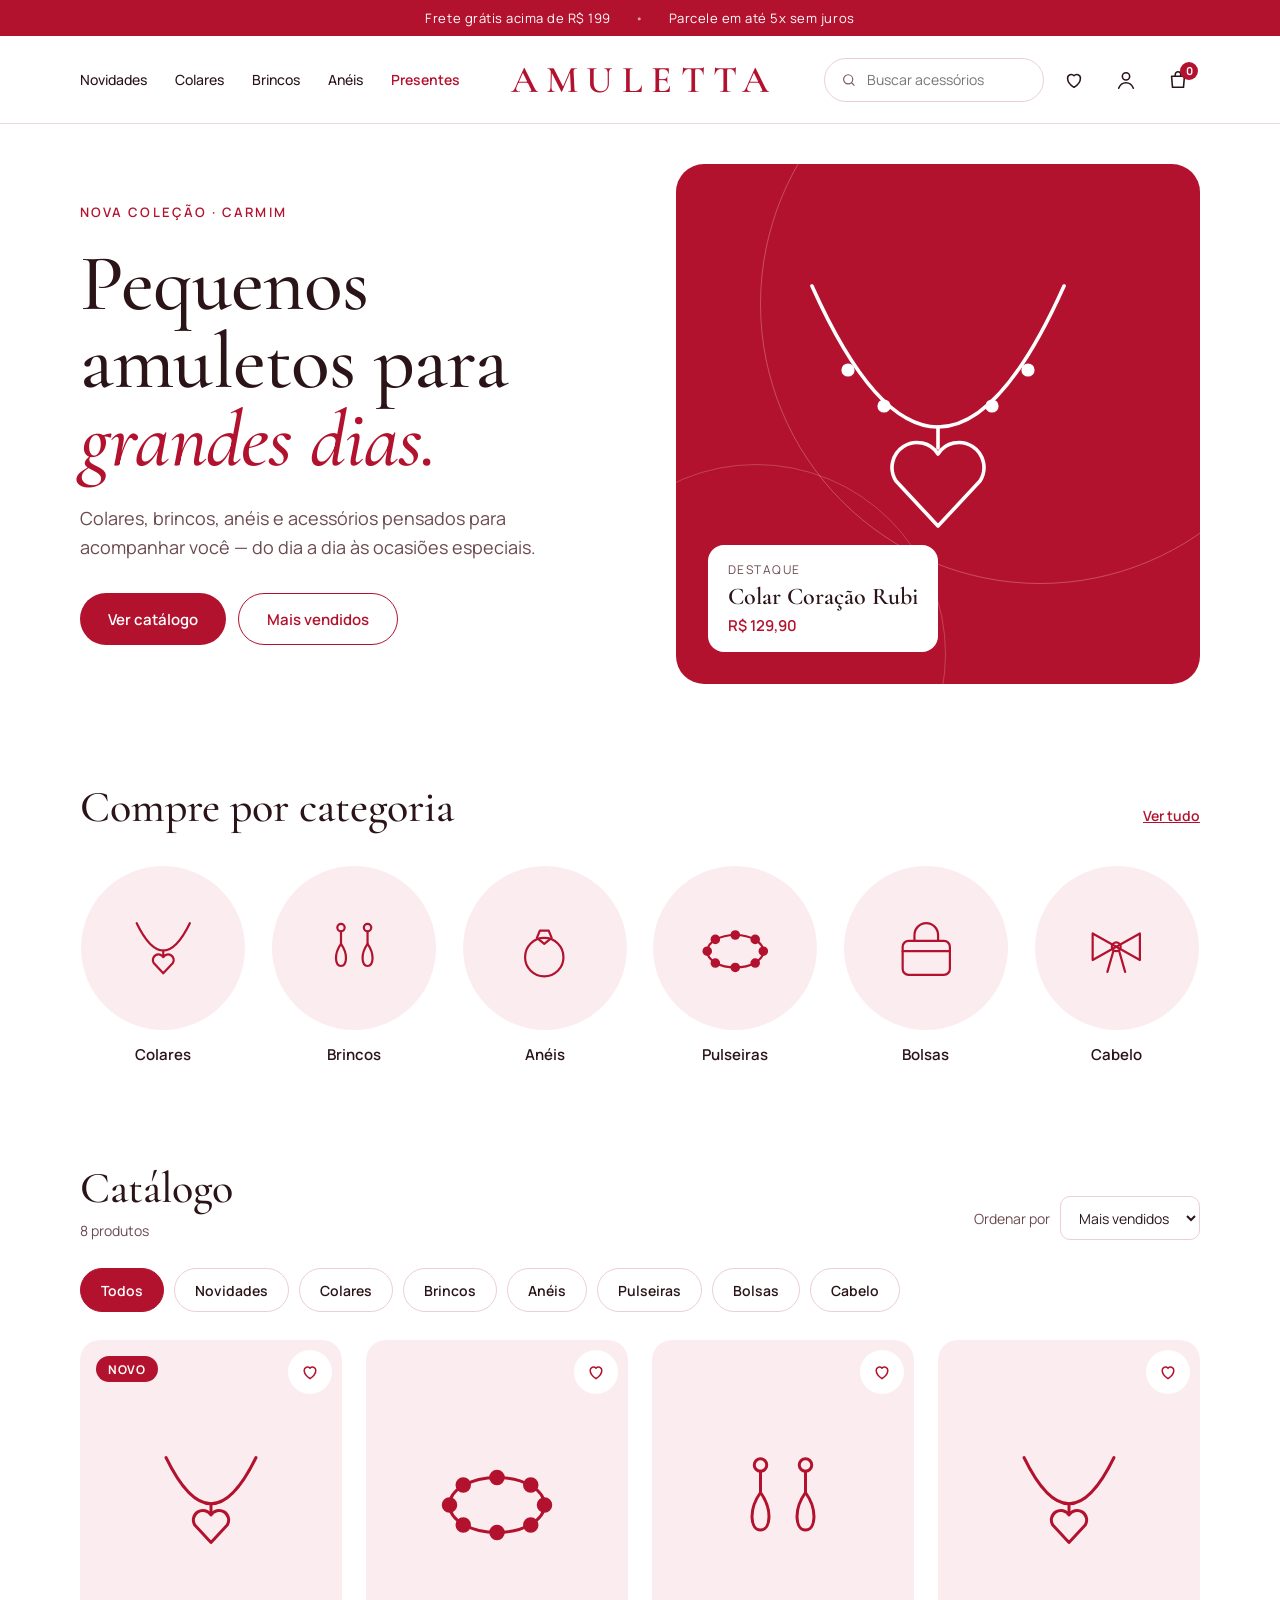
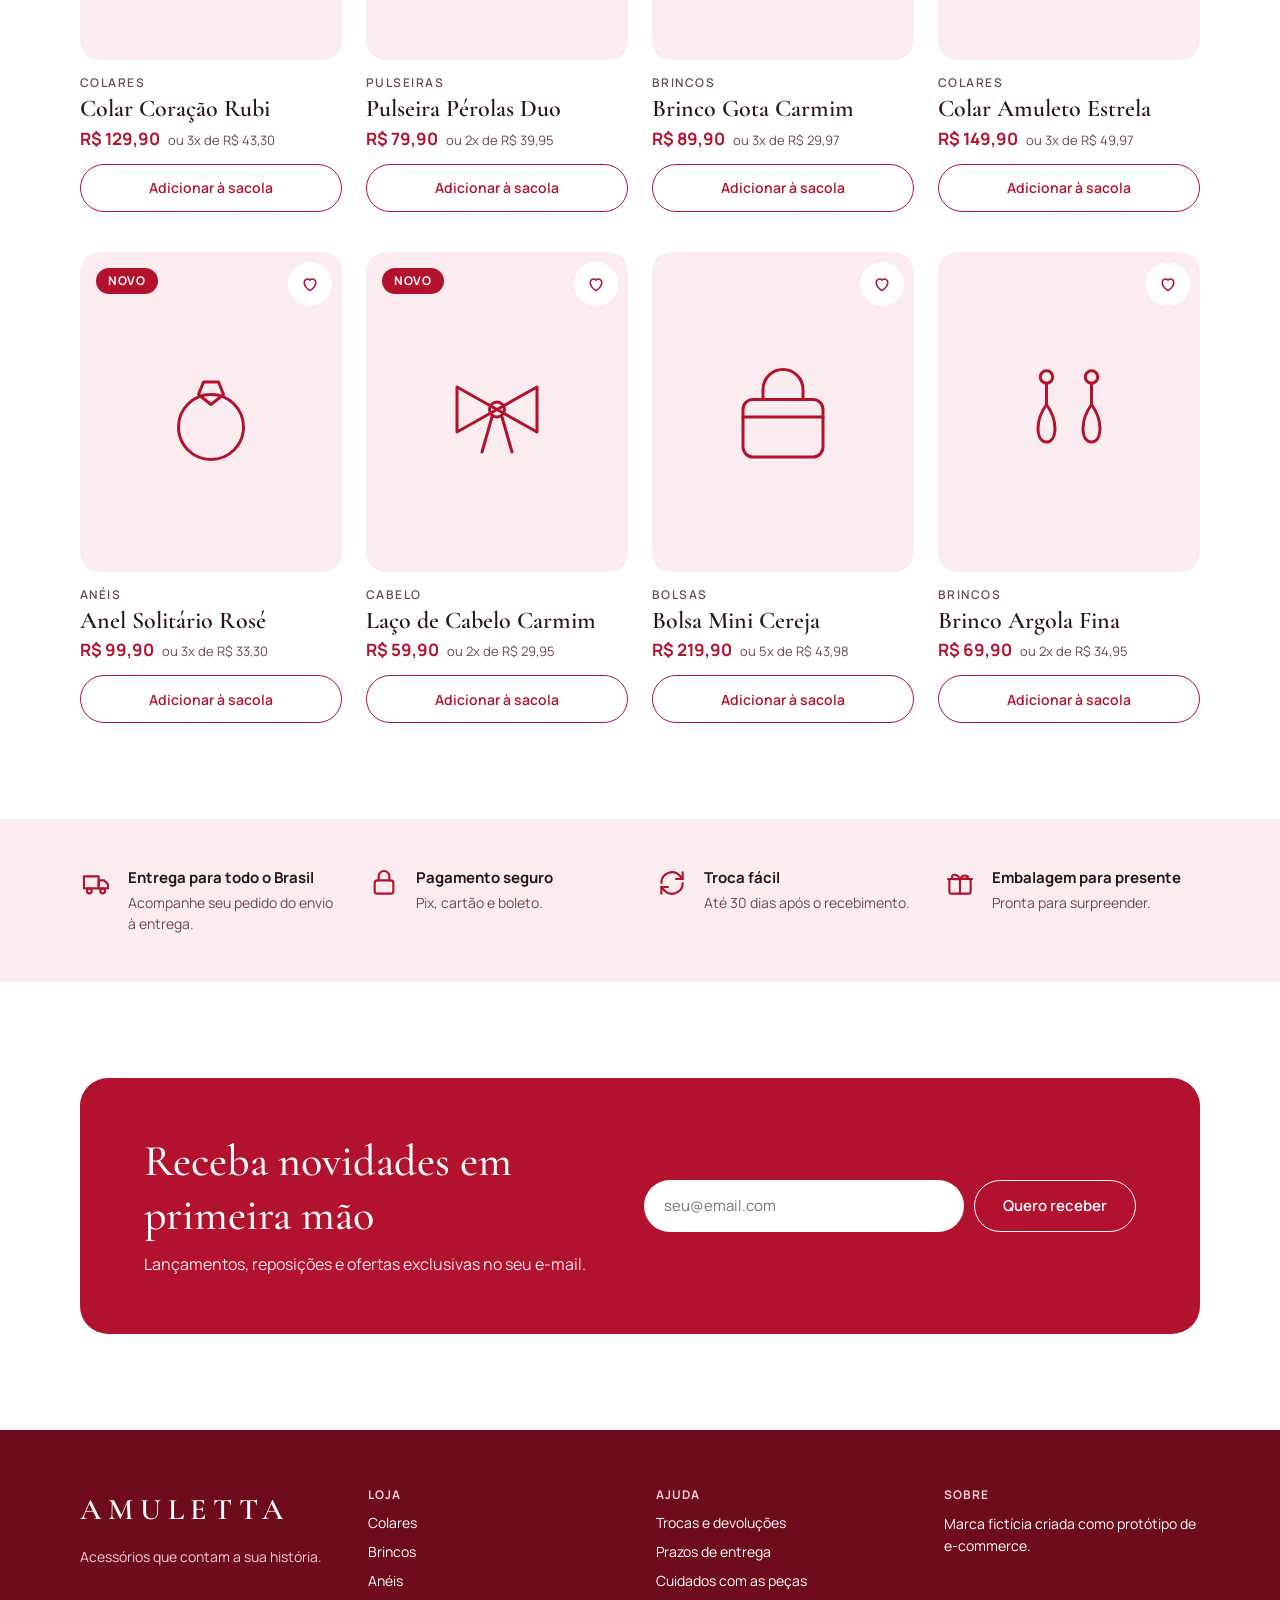
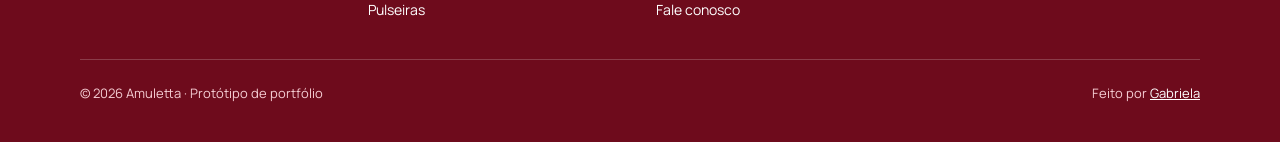
==== index.html @ 2d3e394a "Site Amuletta: protótipo de e-commerce de acessórios Co-Authored-By: Claude Opus 5.5 <noreply@anthro" ====
<!doctype html>
<html lang="pt-BR">
<head>
<meta charset="utf-8">
<meta name="viewport" content="width=device-width, initial-scale=1">
<title>Amuletta — Acessórios</title>
<meta name="description" content="Amuletta — protótipo de e-commerce de acessórios: colares, brincos, anéis, pulseiras, bolsas e acessórios de cabelo.">
<link rel="preconnect" href="https://fonts.googleapis.com">
<link rel="preconnect" href="https://fonts.gstatic.com" crossorigin>
<link href="https://fonts.googleapis.com/css2?family=Cormorant+Garamond:ital,wght@0,500;0,600;1,500&family=Manrope:wght@400;500;600;700&display=swap" rel="stylesheet">
<link rel="icon" href="data:image/svg+xml,%3Csvg xmlns='http://www.w3.org/2000/svg' viewBox='0 0 120 120' fill='none' stroke='%23B3122E' stroke-width='8' stroke-linecap='round' stroke-linejoin='round'%3E%3Cpath d='M60 100 L30 68 A16 16 0 0 1 60 48 A16 16 0 0 1 90 68 Z'/%3E%3C/svg%3E">
<link rel="stylesheet" href="style.css">
</head>
<body>

  <div class="topbar">
    <span>Frete grátis acima de R$ 199</span>
    <span class="topbar-sep" aria-hidden="true">•</span>
    <span class="topbar-extra">Parcele em até 5x sem juros</span>
  </div>

  <header class="header">
    <button type="button" class="icon-btn menu-btn" aria-label="Abrir menu" aria-expanded="false" aria-controls="main-nav">
      <svg width="22" height="22" viewBox="0 0 24 24" fill="none" stroke="currentColor" stroke-width="1.8" stroke-linecap="round"><path d="M4 7h16"/><path d="M4 12h16"/><path d="M4 17h10"/></svg>
    </button>
    <nav id="main-nav" class="nav" aria-label="Principal">
      <a href="#catalogo" data-filter="Novidades">Novidades</a>
      <a href="#catalogo" data-filter="Colares">Colares</a>
      <a href="#catalogo" data-filter="Brincos">Brincos</a>
      <a href="#catalogo" data-filter="Anéis">Anéis</a>
      <a href="#catalogo" data-filter="Todos" class="nav-accent">Presentes</a>
    </nav>
    <a href="#" class="logo">AMULETTA</a>
    <div class="header-actions">
      <label class="search search-desktop">
        <svg width="18" height="18" viewBox="0 0 24 24" fill="none" stroke="#7A5A5F" stroke-width="1.8" stroke-linecap="round"><circle cx="11" cy="11" r="7"/><path d="M20 20l-3.5-3.5"/></svg>
        <input type="search" class="search-input" aria-label="Buscar produtos" placeholder="Buscar acessórios">
      </label>
      <button type="button" class="icon-btn hide-mobile" aria-label="Favoritos">
        <svg width="22" height="22" viewBox="0 0 24 24" fill="none" stroke="currentColor" stroke-width="1.7" stroke-linejoin="round"><path d="M12 20s-7-4.4-7-10a4 4 0 0 1 7-2.6A4 4 0 0 1 19 10c0 5.6-7 10-7 10z"/></svg>
      </button>
      <button type="button" class="icon-btn hide-mobile" aria-label="Minha conta">
        <svg width="22" height="22" viewBox="0 0 24 24" fill="none" stroke="currentColor" stroke-width="1.7" stroke-linecap="round"><circle cx="12" cy="8" r="4"/><path d="M4 21c1.5-4 4.5-6 8-6s6.5 2 8 6"/></svg>
      </button>
      <button type="button" class="icon-btn cart-btn" aria-label="Sacola de compras">
        <svg width="22" height="22" viewBox="0 0 24 24" fill="none" stroke="currentColor" stroke-width="1.7" stroke-linejoin="round"><path d="M5 8h14l-1 12H6L5 8z"/><path d="M9 8V6a3 3 0 0 1 6 0v2"/></svg>
        <span class="cart-count" id="cart-count">0</span>
      </button>
    </div>
  </header>

  <div class="search-mobile-wrap">
    <label class="search search-mobile">
      <svg width="18" height="18" viewBox="0 0 24 24" fill="none" stroke="#7A5A5F" stroke-width="1.8" stroke-linecap="round"><circle cx="11" cy="11" r="7"/><path d="M20 20l-3.5-3.5"/></svg>
      <input type="search" class="search-input" aria-label="Buscar produtos" placeholder="Buscar acessórios">
    </label>
  </div>

  <main>
    <section class="hero">
      <div class="hero-text">
        <span class="eyebrow">Nova coleção · Carmim</span>
        <h1>Pequenos amuletos para <em>grandes dias.</em></h1>
        <p>Colares, brincos, anéis e acessórios pensados para acompanhar você — do dia a dia às ocasiões especiais.</p>
        <div class="hero-ctas">
          <a href="#catalogo" class="btn btn-solid">Ver catálogo</a>
          <a href="#catalogo" class="btn btn-outline" data-sort="vendidos">Mais vendidos</a>
        </div>
      </div>
      <div class="hero-art">
        <div class="ring ring-a"></div>
        <div class="ring ring-b"></div>
        <svg class="hero-svg" viewBox="0 0 120 120" fill="none" stroke="#ffffff" stroke-width="1.2" stroke-linecap="round" stroke-linejoin="round" aria-hidden="true">
          <path d="M18 14 Q60 108 102 14"/>
          <path d="M60 61 V68"/>
          <path d="M60 94 L46 79 A7.5 7.5 0 0 1 60 70 A7.5 7.5 0 0 1 74 79 Z"/>
          <circle cx="30" cy="42" r="1.6" fill="#ffffff"/>
          <circle cx="90" cy="42" r="1.6" fill="#ffffff"/>
          <circle cx="42" cy="54" r="1.6" fill="#ffffff"/>
          <circle cx="78" cy="54" r="1.6" fill="#ffffff"/>
        </svg>
        <div class="hero-card">
          <span class="hero-card-label">Destaque</span>
          <span class="hero-card-name">Colar Coração Rubi</span>
          <span class="hero-card-price">R$ 129,90</span>
        </div>
      </div>
    </section>

    <section class="section categories">
      <div class="section-head">
        <h2>Compre por categoria</h2>
        <a href="#catalogo" data-filter="Todos" class="link-strong">Ver tudo</a>
      </div>
      <div class="cat-grid" id="cat-grid"></div>
    </section>

    <section class="section" id="catalogo">
      <div class="catalog-head">
        <div class="catalog-title">
          <h2>Catálogo</h2>
          <span class="muted" id="count-label">8 produtos</span>
        </div>
        <div class="sort">
          <label for="ordenar">Ordenar por</label>
          <select id="ordenar">
            <option value="vendidos">Mais vendidos</option>
            <option value="novidades">Novidades</option>
            <option value="menor">Menor preço</option>
            <option value="maior">Maior preço</option>
          </select>
        </div>
      </div>
      <div class="pills" role="group" aria-label="Filtrar por categoria" id="pills"></div>
      <div class="product-grid" id="product-grid"></div>
      <p class="empty muted" id="empty" hidden>Nenhum produto encontrado.</p>
    </section>

    <section class="benefits">
      <div class="benefit">
        <svg width="32" height="32" viewBox="0 0 24 24" fill="none" stroke="currentColor" stroke-width="1.6" stroke-linecap="round" stroke-linejoin="round"><path d="M3 7h11v9H3z"/><path d="M14 10h4l3 3v3h-7z"/><circle cx="7" cy="18" r="1.8"/><circle cx="17" cy="18" r="1.8"/></svg>
        <div><strong>Entrega para todo o Brasil</strong><span>Acompanhe seu pedido do envio à entrega.</span></div>
      </div>
      <div class="benefit">
        <svg width="32" height="32" viewBox="0 0 24 24" fill="none" stroke="currentColor" stroke-width="1.6" stroke-linecap="round" stroke-linejoin="round"><rect x="5" y="10" width="14" height="10" rx="2"/><path d="M8 10V7a4 4 0 0 1 8 0v3"/></svg>
        <div><strong>Pagamento seguro</strong><span>Pix, cartão e boleto.</span></div>
      </div>
      <div class="benefit">
        <svg width="32" height="32" viewBox="0 0 24 24" fill="none" stroke="currentColor" stroke-width="1.6" stroke-linecap="round" stroke-linejoin="round"><path d="M4 12a8 8 0 0 1 14-5.3L20 9"/><path d="M20 4v5h-5"/><path d="M20 12a8 8 0 0 1-14 5.3L4 15"/><path d="M4 20v-5h5"/></svg>
        <div><strong>Troca fácil</strong><span>Até 30 dias após o recebimento.</span></div>
      </div>
      <div class="benefit">
        <svg width="32" height="32" viewBox="0 0 24 24" fill="none" stroke="currentColor" stroke-width="1.6" stroke-linecap="round" stroke-linejoin="round"><rect x="4" y="9" width="16" height="11" rx="1.5"/><path d="M3 9h18"/><path d="M12 9v11"/><path d="M12 9c-2-4-6-4-6-1.5S10 9 12 9c2 0 6-.5 6-1.5S14 5 12 9z"/></svg>
        <div><strong>Embalagem para presente</strong><span>Pronta para surpreender.</span></div>
      </div>
    </section>

    <section class="section newsletter-wrap">
      <div class="newsletter">
        <div class="newsletter-text">
          <h2>Receba novidades em primeira mão</h2>
          <p>Lançamentos, reposições e ofertas exclusivas no seu e-mail.</p>
        </div>
        <form class="newsletter-form" id="newsletter-form">
          <label for="email-news" class="sr-only">Seu e-mail</label>
          <input id="email-news" type="email" placeholder="seu@email.com" required>
          <button type="submit">Quero receber</button>
        </form>
      </div>
    </section>
  </main>

  <footer class="footer">
    <div class="footer-grid">
      <div class="footer-brand">
        <span class="footer-logo">AMULETTA</span>
        <span>Acessórios que contam a sua história.</span>
      </div>
      <div class="footer-col">
        <span class="footer-title">Loja</span>
        <a href="#catalogo" data-filter="Colares">Colares</a>
        <a href="#catalogo" data-filter="Brincos">Brincos</a>
        <a href="#catalogo" data-filter="Anéis">Anéis</a>
        <a href="#catalogo" data-filter="Pulseiras">Pulseiras</a>
      </div>
      <div class="footer-col">
        <span class="footer-title">Ajuda</span>
        <a href="#">Trocas e devoluções</a>
        <a href="#">Prazos de entrega</a>
        <a href="#">Cuidados com as peças</a>
        <a href="#">Fale conosco</a>
      </div>
      <div class="footer-col">
        <span class="footer-title">Sobre</span>
        <span>Marca fictícia criada como protótipo de e-commerce.</span>
      </div>
    </div>
    <div class="footer-bottom">
      <span>© 2026 Amuletta · Protótipo de portfólio</span>
      <span>Feito por <a href="https://gabizrm-prog.github.io">Gabriela</a></span>
    </div>
  </footer>

  <div class="toast" id="toast" role="status" aria-live="polite"></div>

<script src="script.js"></script>
</body>
</html>
---- style.css ----
:root {
  --accent: #B3122E;
  --accent-dark: #8A0D23;
  --wine: #6E0B1C;
  --ink: #2A1418;
  --muted: #6B4A50;
  --blush: #FBEDEF;
  --line: #EBCFD3;
  --line-soft: #F1DADD;
  --white: #ffffff;
  --serif: 'Cormorant Garamond', Georgia, serif;
  --sans: 'Manrope', system-ui, sans-serif;
  --gutter: 80px;
}

* { box-sizing: border-box; }
html { scroll-behavior: smooth; }
body { margin: 0; font-family: var(--sans); color: var(--ink); background: var(--white); -webkit-font-smoothing: antialiased; }
a { color: var(--accent); }
a:hover { color: var(--accent-dark); }
button { font-family: inherit; cursor: pointer; }
input, select { font-family: inherit; }
h1, h2 { font-family: var(--serif); font-weight: 500; margin: 0; }
.muted { color: var(--muted); }
.sr-only { position: absolute; width: 1px; height: 1px; overflow: hidden; clip: rect(0 0 0 0); white-space: nowrap; }
:focus-visible { outline: 2px solid var(--accent); outline-offset: 2px; }

/* Barra de aviso */
.topbar { height: 36px; background: var(--accent); color: var(--white); display: flex; align-items: center; justify-content: center; gap: 24px; font-size: 13px; letter-spacing: 0.04em; }
.topbar-sep { opacity: 0.6; }

/* Cabeçalho */
.header { position: sticky; top: 0; z-index: 20; background: var(--white); height: 88px; padding: 0 var(--gutter); display: grid; grid-template-columns: 1fr auto 1fr; align-items: center; border-bottom: 1px solid var(--line-soft); }
.nav { display: flex; gap: 28px; font-size: 14px; font-weight: 500; }
.nav a { color: var(--ink); text-decoration: none; }
.nav a:hover { color: var(--accent); }
.nav .nav-accent { color: var(--accent); font-weight: 600; }
.logo { font-family: var(--serif); font-size: 38px; font-weight: 600; letter-spacing: 0.22em; padding-left: 0.22em; color: var(--accent); text-decoration: none; }
.header-actions { display: flex; justify-content: flex-end; align-items: center; gap: 8px; }
.icon-btn { position: relative; width: 44px; height: 44px; border: none; background: transparent; color: var(--ink); display: flex; align-items: center; justify-content: center; border-radius: 999px; }
.icon-btn:hover { background: var(--blush); }
.menu-btn { display: none; }
.cart-count { position: absolute; top: 4px; right: 2px; min-width: 18px; height: 18px; padding: 0 5px; border-radius: 999px; background: var(--accent); color: var(--white); font-size: 11px; font-weight: 700; display: flex; align-items: center; justify-content: center; transition: transform .2s; }
.cart-count.bump { transform: scale(1.3); }

.search { display: flex; align-items: center; gap: 8px; height: 44px; padding: 0 16px; border: 1px solid var(--line); border-radius: 999px; }
.search input { border: none; outline: none; background: transparent; font-size: 14px; width: 100%; color: var(--ink); }
.search:focus-within { border-color: var(--accent); }
.search-desktop { width: 220px; }
.search-mobile-wrap { display: none; }

/* Botões */
.btn { height: 52px; padding: 0 28px; display: inline-flex; align-items: center; justify-content: center; border-radius: 999px; font-weight: 600; font-size: 15px; text-decoration: none; transition: background .15s, color .15s; }
.btn-solid { background: var(--accent); color: var(--white); }
.btn-solid:hover { background: var(--accent-dark); color: var(--white); }
.btn-outline { border: 1.5px solid var(--accent); color: var(--accent); }
.btn-outline:hover { background: var(--accent); color: var(--white); }

/* Hero */
.hero { padding: 40px var(--gutter) 0; display: flex; gap: 56px; align-items: stretch; }
.hero-text { width: 540px; flex-shrink: 0; display: flex; flex-direction: column; justify-content: center; gap: 24px; }
.eyebrow { font-size: 13px; font-weight: 600; letter-spacing: 0.16em; text-transform: uppercase; color: var(--accent); }
.hero h1 { font-size: 80px; line-height: 0.98; letter-spacing: -0.01em; }
.hero h1 em { color: var(--accent); }
.hero p { margin: 0; font-size: 18px; line-height: 1.6; color: var(--muted); max-width: 460px; }
.hero-ctas { display: flex; gap: 12px; margin-top: 8px; }
.hero-art { flex-grow: 1; height: 520px; border-radius: 28px; background: var(--accent); position: relative; overflow: hidden; display: flex; align-items: center; justify-content: center; }
.ring { position: absolute; border-radius: 999px; }
.ring-a { width: 560px; height: 560px; border: 1px solid rgba(255,255,255,0.25); right: -120px; top: -140px; }
.ring-b { width: 380px; height: 380px; border: 1px solid rgba(255,255,255,0.2); left: -110px; bottom: -160px; }
.hero-svg { width: 360px; height: 360px; animation: sway 6s ease-in-out infinite; transform-origin: 50% 10%; }
@keyframes sway { 0%, 100% { transform: rotate(-2deg); } 50% { transform: rotate(2deg); } }
@media (prefers-reduced-motion: reduce) { .hero-svg { animation: none; } html { scroll-behavior: auto; } }
.hero-card { position: absolute; left: 32px; bottom: 32px; background: var(--white); border-radius: 16px; padding: 16px 20px; display: flex; flex-direction: column; gap: 4px; }
.hero-card-label { font-size: 12px; letter-spacing: 0.12em; text-transform: uppercase; color: var(--muted); }
.hero-card-name { font-family: var(--serif); font-size: 24px; font-weight: 600; }
.hero-card-price { font-size: 15px; font-weight: 600; color: var(--accent); }

/* Seções */
.section { padding: 96px var(--gutter) 0; display: flex; flex-direction: column; gap: 32px; }
.section h2 { font-size: 44px; }
.section-head { display: flex; align-items: baseline; justify-content: space-between; }
.link-strong { font-size: 14px; font-weight: 600; }

/* Categorias */
.cat-grid { display: grid; grid-template-columns: repeat(6, minmax(0, 1fr)); gap: 24px; }
.cat-tile { border: none; background: transparent; padding: 0; display: flex; flex-direction: column; align-items: center; gap: 14px; font-size: 15px; font-weight: 600; color: var(--ink); }
.cat-circle { width: 100%; max-width: 164px; aspect-ratio: 1; border-radius: 999px; background: var(--blush); color: var(--accent); display: flex; align-items: center; justify-content: center; transition: background .2s, color .2s, transform .2s; }
.cat-circle svg { width: 54%; height: 54%; }
.cat-tile:hover .cat-circle { transform: translateY(-4px); }
.cat-tile.active .cat-circle { background: var(--accent); color: var(--white); }

/* Catálogo */
#catalogo { gap: 28px; scroll-margin-top: 88px; }
.catalog-head { display: flex; align-items: flex-end; justify-content: space-between; gap: 16px; flex-wrap: wrap; }
.catalog-title { display: flex; flex-direction: column; gap: 6px; }
.catalog-title .muted { font-size: 14px; }
.sort { display: flex; align-items: center; gap: 10px; }
.sort label { font-size: 14px; color: var(--muted); }
.sort select { height: 44px; padding: 0 14px; border: 1px solid var(--line); border-radius: 10px; background: var(--white); font-size: 14px; color: var(--ink); }
.pills { display: flex; gap: 10px; flex-wrap: wrap; }
.pill { flex-shrink: 0; height: 44px; padding: 0 20px; border-radius: 999px; font-size: 14px; font-weight: 600; border: 1.5px solid var(--line); background: var(--white); color: var(--ink); transition: background .15s, border-color .15s, color .15s; }
.pill:hover { border-color: var(--accent); }
.pill[aria-pressed="true"] { background: var(--accent); border-color: var(--accent); color: var(--white); }

.product-grid { display: grid; grid-template-columns: repeat(4, minmax(0, 1fr)); gap: 40px 24px; }
.product { display: flex; flex-direction: column; gap: 14px; animation: fadeUp .35s ease both; }
@keyframes fadeUp { from { opacity: 0; transform: translateY(8px); } to { opacity: 1; transform: none; } }
.product-media { position: relative; height: 320px; border-radius: 20px; background: var(--blush); color: var(--accent); display: flex; align-items: center; justify-content: center; }
.product-media > svg { width: 150px; height: 150px; transition: transform .3s; }
.product:hover .product-media > svg { transform: scale(1.06); }
.badge-new { position: absolute; top: 16px; left: 16px; height: 26px; padding: 0 12px; border-radius: 999px; background: var(--accent); color: var(--white); font-size: 12px; font-weight: 700; letter-spacing: 0.06em; display: flex; align-items: center; }
.fav-btn { position: absolute; top: 10px; right: 10px; width: 44px; height: 44px; border-radius: 999px; border: none; background: var(--white); display: flex; align-items: center; justify-content: center; }
.fav-btn svg { width: 20px; height: 20px; fill: none; stroke: var(--accent); }
.fav-btn[aria-pressed="true"] svg { fill: var(--accent); }
.product-info { display: flex; flex-direction: column; gap: 4px; }
.product-cat { font-size: 12px; font-weight: 600; letter-spacing: 0.12em; text-transform: uppercase; color: var(--muted); }
.product-name { font-family: var(--serif); font-size: 24px; font-weight: 600; line-height: 1.15; }
.product-price { display: flex; align-items: baseline; gap: 8px; flex-wrap: wrap; }
.price { font-size: 17px; font-weight: 700; color: var(--accent); }
.installments { font-size: 13px; color: var(--muted); }
.add-btn { height: 48px; border-radius: 999px; border: 1.5px solid var(--accent); background: var(--white); color: var(--accent); font-size: 14px; font-weight: 600; transition: background .15s, color .15s; }
.add-btn:hover { background: var(--blush); }
.add-btn.added { background: var(--accent); color: var(--white); }
.empty { font-size: 15px; }

/* Benefícios */
.benefits { margin-top: 96px; background: var(--blush); padding: 48px var(--gutter); display: grid; grid-template-columns: repeat(4, minmax(0, 1fr)); gap: 32px; }
.benefit { display: flex; gap: 16px; align-items: flex-start; color: var(--accent); }
.benefit svg { flex-shrink: 0; }
.benefit div { display: flex; flex-direction: column; gap: 4px; color: var(--ink); }
.benefit strong { font-size: 15px; }
.benefit span { font-size: 14px; color: var(--muted); line-height: 1.5; }

/* Newsletter */
.newsletter-wrap { padding-bottom: 96px; }
.newsletter { border-radius: 28px; background: var(--accent); padding: 56px 64px; display: flex; align-items: center; justify-content: space-between; gap: 48px; }
.newsletter-text { display: flex; flex-direction: column; gap: 10px; max-width: 560px; }
.newsletter h2 { color: var(--white); }
.newsletter p { margin: 0; font-size: 16px; line-height: 1.6; color: #FFE3E7; }
.newsletter-form { display: flex; gap: 10px; flex-shrink: 0; }
.newsletter-form input { width: 320px; height: 52px; padding: 0 20px; border-radius: 999px; border: none; font-size: 15px; }
.newsletter-form button { height: 52px; padding: 0 28px; border-radius: 999px; border: 1.5px solid var(--white); background: transparent; color: var(--white); font-size: 15px; font-weight: 600; transition: background .15s, color .15s; }
.newsletter-form button:hover { background: var(--white); color: var(--accent); }

/* Rodapé */
.footer { background: var(--wine); color: var(--white); padding: 56px var(--gutter) 40px; display: flex; flex-direction: column; gap: 40px; }
.footer-grid { display: grid; grid-template-columns: repeat(4, minmax(0, 1fr)); gap: 32px; }
.footer-brand, .footer-col { display: flex; flex-direction: column; gap: 10px; font-size: 14px; }
.footer-brand { gap: 12px; color: #F5CDD3; line-height: 1.6; }
.footer-logo { font-family: var(--serif); font-size: 30px; font-weight: 600; letter-spacing: 0.22em; color: var(--white); }
.footer-title { font-weight: 700; letter-spacing: 0.08em; text-transform: uppercase; font-size: 12px; color: #F5CDD3; }
.footer-col a { color: var(--white); text-decoration: none; }
.footer-col a:hover { text-decoration: underline; color: var(--white); }
.footer-col span:not(.footer-title) { line-height: 1.6; }
.footer-bottom { border-top: 1px solid rgba(255,255,255,0.2); padding-top: 24px; display: flex; justify-content: space-between; gap: 12px; flex-wrap: wrap; font-size: 13px; color: #F5CDD3; }
.footer-bottom a { color: var(--white); }

/* Toast */
.toast { position: fixed; left: 50%; bottom: 24px; transform: translate(-50%, 20px); background: var(--ink); color: var(--white); padding: 12px 20px; border-radius: 999px; font-size: 14px; opacity: 0; pointer-events: none; transition: opacity .2s, transform .2s; z-index: 50; }
.toast.show { opacity: 1; transform: translate(-50%, 0); }

/* Tablet */
@media (max-width: 1200px) {
  :root { --gutter: 40px; }
  .nav { gap: 18px; }
  .search-desktop { width: 170px; }
  .hero-text { width: 46%; }
  .hero h1 { font-size: 64px; }
  .product-grid { grid-template-columns: repeat(3, minmax(0, 1fr)); }
  .benefits { grid-template-columns: repeat(2, minmax(0, 1fr)); }
  .newsletter { flex-direction: column; align-items: flex-start; padding: 48px; }
}

/* Mobile / tablet estreito */
@media (max-width: 900px) {
  :root { --gutter: 16px; }
  .topbar { height: 32px; font-size: 12px; letter-spacing: 0.03em; }
  .topbar-sep, .topbar-extra { display: none; }
  .header { height: 64px; padding: 0 12px; grid-template-columns: 44px 1fr 44px; }
  .menu-btn { display: flex; }
  .logo { font-size: 28px; letter-spacing: 0.2em; padding-left: 0.2em; text-align: center; }
  .header-actions { gap: 0; }
  .search-desktop, .hide-mobile { display: none; }
  .nav { display: none; position: absolute; top: 64px; left: 0; right: 0; background: var(--white); flex-direction: column; gap: 0; border-bottom: 1px solid var(--line-soft); box-shadow: 0 12px 24px rgba(42,20,24,0.08); }
  .nav.open { display: flex; }
  .nav a { padding: 16px; font-size: 16px; border-top: 1px solid var(--line-soft); }
  #catalogo { scroll-margin-top: 64px; }
  .search-mobile-wrap { display: block; padding: 12px 16px 0; }
  .search-mobile { height: 46px; }
  .search-mobile input { font-size: 15px; }

  .hero { flex-direction: column-reverse; padding-top: 16px; gap: 20px; }
  .hero-text { width: auto; gap: 14px; }
  .eyebrow { font-size: 12px; }
  .hero h1 { font-size: 46px; line-height: 1; }
  .hero p { font-size: 16px; line-height: 1.55; }
  .hero-ctas { flex-direction: column; margin-top: 0; }
  .hero-ctas .btn-outline { display: none; }
  .hero-art { height: 300px; border-radius: 24px; flex-grow: 0; }
  .ring-a { width: 320px; height: 320px; right: -110px; top: -120px; }
  .ring-b { display: none; }
  .hero-svg { width: 220px; height: 220px; stroke-width: 1.4; }
  .hero-card { display: none; }

  .section { padding-top: 48px; gap: 16px; }
  .section h2 { font-size: 34px; }
  .categories { display: none; }
  .catalog-head { align-items: baseline; }
  .catalog-title { flex-direction: row; align-items: baseline; justify-content: space-between; width: 100%; }
  .catalog-title .muted { font-size: 13px; }
  .sort { width: 100%; }
  .sort select { flex: 1; }
  .pills { flex-wrap: nowrap; overflow-x: auto; gap: 8px; margin: 0 -16px; padding: 0 16px 4px; scrollbar-width: none; }
  .pills::-webkit-scrollbar { display: none; }
  .pill { padding: 0 18px; }

  .product-grid { grid-template-columns: repeat(2, minmax(0, 1fr)); gap: 28px 12px; }
  .product { gap: 10px; }
  .product-media { height: 200px; border-radius: 16px; }
  .product-media > svg { width: 100px; height: 100px; }
  .badge-new { top: 10px; left: 10px; height: 22px; padding: 0 9px; font-size: 11px; }
  .fav-btn { top: 4px; right: 4px; background: transparent; }
  .fav-btn::before { content: ""; position: absolute; width: 32px; height: 32px; border-radius: 999px; background: var(--white); }
  .fav-btn svg { position: relative; width: 17px; height: 17px; }
  .product-info { gap: 3px; }
  .product-cat { font-size: 11px; }
  .product-name { font-size: 20px; }
  .product-price { flex-direction: column; gap: 3px; }
  .price { font-size: 16px; }
  .installments { font-size: 12px; }
  .add-btn { height: 44px; font-size: 13px; }

  .benefits { margin-top: 48px; grid-template-columns: 1fr; gap: 20px; padding: 32px 16px; }
  .newsletter-wrap { padding-bottom: 48px; }
  .newsletter { padding: 32px 24px; gap: 14px; border-radius: 24px; }
  .newsletter h2 { font-size: 32px; line-height: 1.05; }
  .newsletter p { font-size: 15px; }
  .newsletter-form { flex-direction: column; width: 100%; }
  .newsletter-form input { width: 100%; height: 50px; }
  .newsletter-form button { height: 50px; }

  .footer { padding: 36px 16px 28px; gap: 24px; }
  .footer-grid { grid-template-columns: repeat(2, minmax(0, 1fr)); gap: 24px 16px; }
  .footer-brand { grid-column: 1 / -1; }
  .footer-logo { font-size: 26px; letter-spacing: 0.2em; }
  .footer-bottom { flex-direction: column; font-size: 12px; }
}
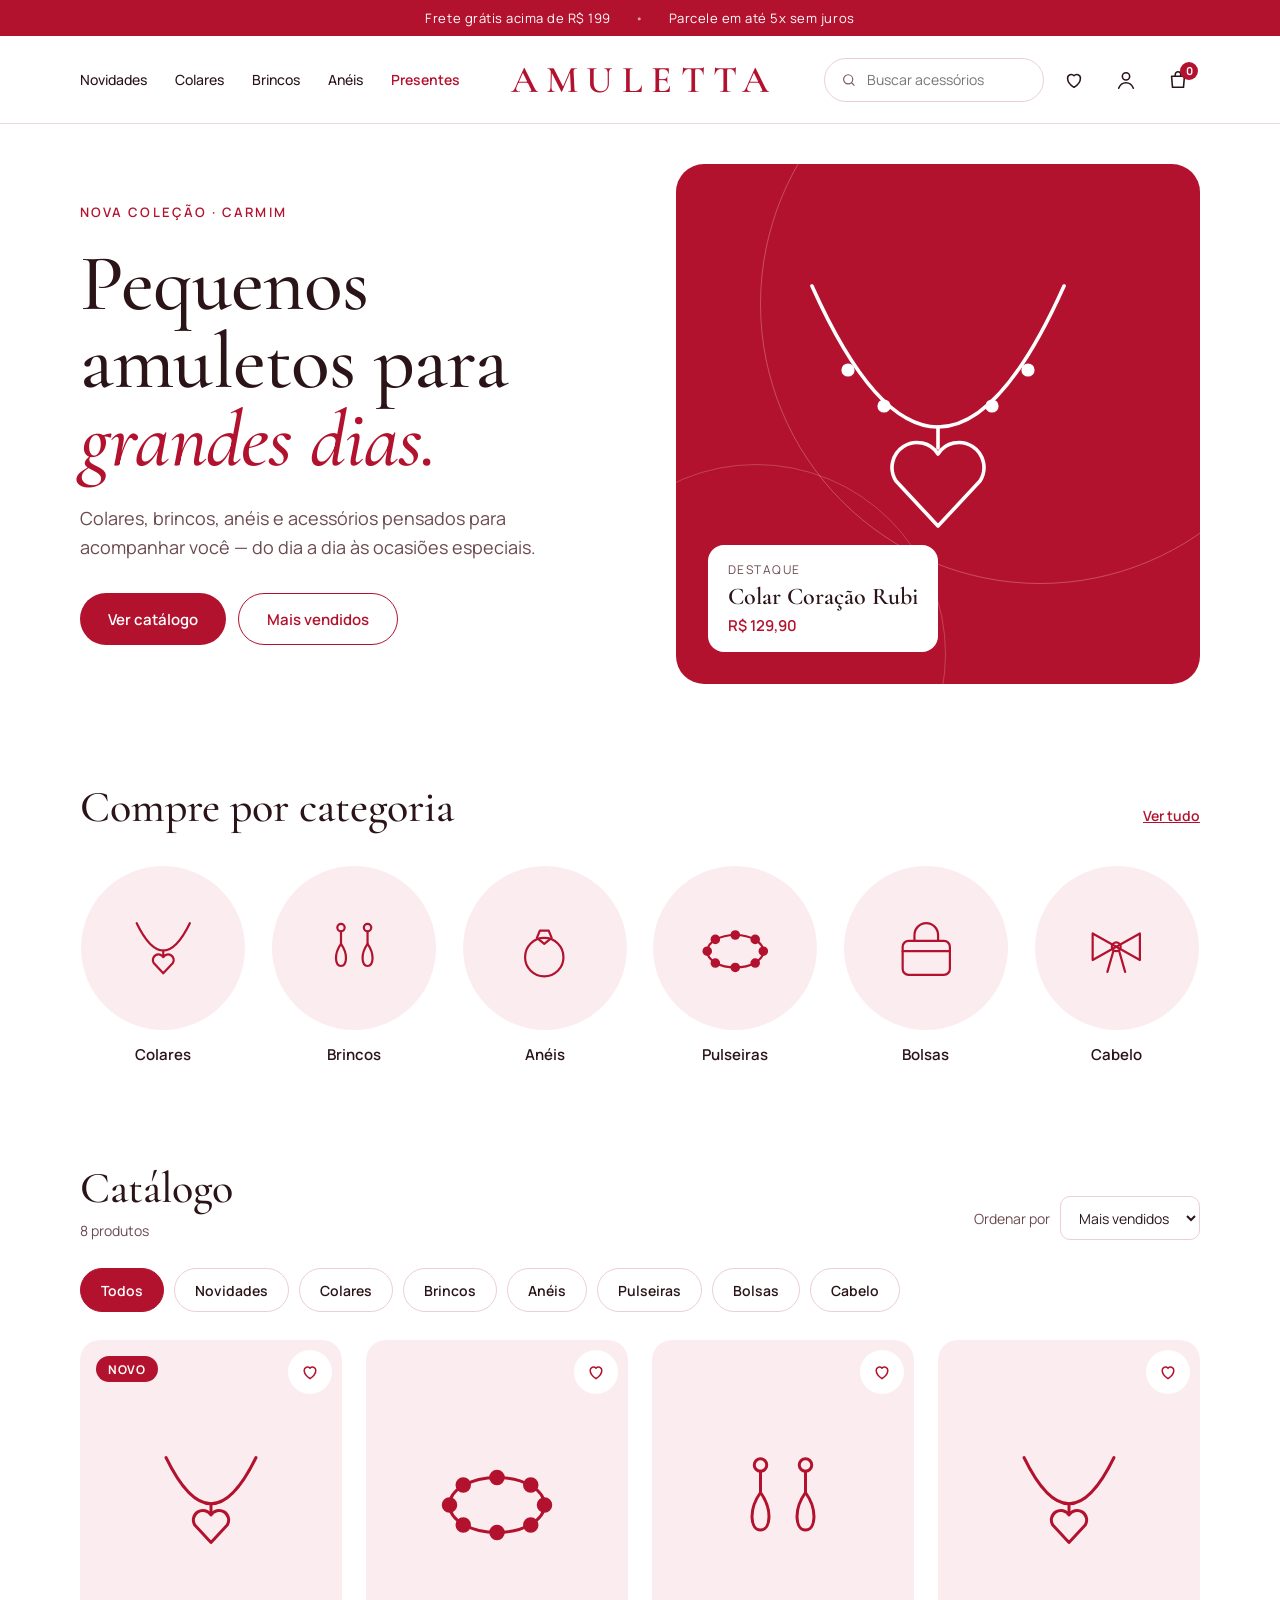
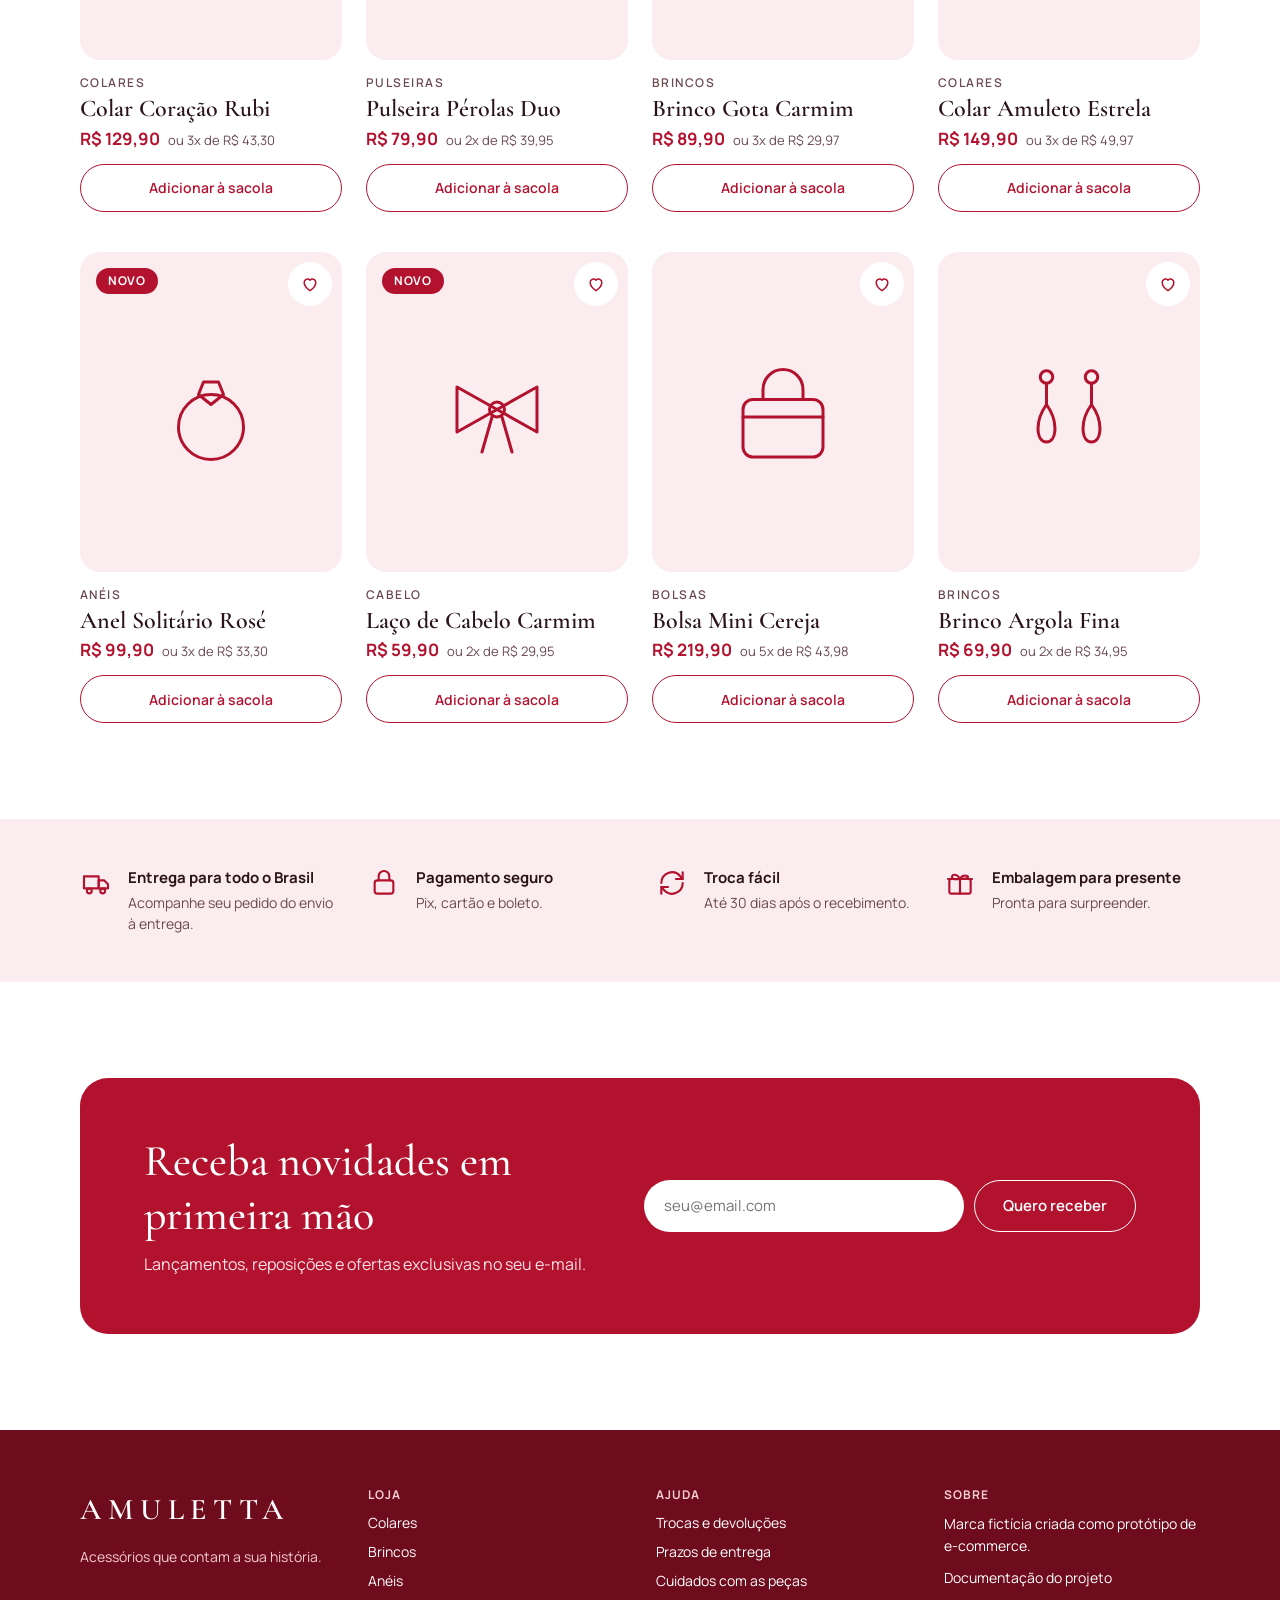
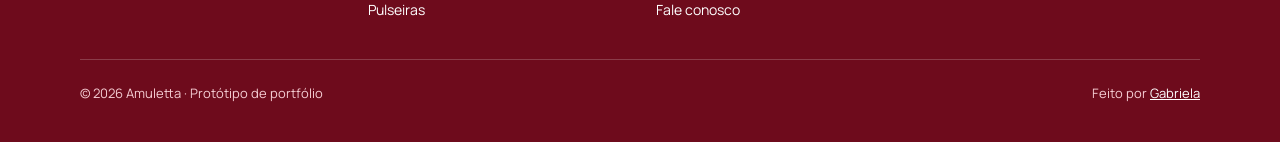
==== commit 2693c45c: "Adiciona detalhes do produto, favoritos, sacola, checkout e página de documentação Co-Authored-By: C" ====
--- a/index.html
+++ b/index.html
@@ -29,6 +29,7 @@
       <a href="#catalogo" data-filter="Brincos">Brincos</a>
       <a href="#catalogo" data-filter="Anéis">Anéis</a>
       <a href="#catalogo" data-filter="Todos" class="nav-accent">Presentes</a>
+      <a href="#" data-drawer="favs" class="nav-mobile-only">Meus favoritos</a>
     </nav>
     <a href="#" class="logo">AMULETTA</a>
     <div class="header-actions">
@@ -36,13 +37,14 @@
         <svg width="18" height="18" viewBox="0 0 24 24" fill="none" stroke="#7A5A5F" stroke-width="1.8" stroke-linecap="round"><circle cx="11" cy="11" r="7"/><path d="M20 20l-3.5-3.5"/></svg>
         <input type="search" class="search-input" aria-label="Buscar produtos" placeholder="Buscar acessórios">
       </label>
-      <button type="button" class="icon-btn hide-mobile" aria-label="Favoritos">
+      <button type="button" class="icon-btn hide-mobile" aria-label="Favoritos" data-drawer="favs">
         <svg width="22" height="22" viewBox="0 0 24 24" fill="none" stroke="currentColor" stroke-width="1.7" stroke-linejoin="round"><path d="M12 20s-7-4.4-7-10a4 4 0 0 1 7-2.6A4 4 0 0 1 19 10c0 5.6-7 10-7 10z"/></svg>
-      </button>
-      <button type="button" class="icon-btn hide-mobile" aria-label="Minha conta">
+        <span class="cart-count" id="fav-count" hidden>0</span>
+      </button>
+      <button type="button" class="icon-btn hide-mobile account-btn" aria-label="Minha conta">
         <svg width="22" height="22" viewBox="0 0 24 24" fill="none" stroke="currentColor" stroke-width="1.7" stroke-linecap="round"><circle cx="12" cy="8" r="4"/><path d="M4 21c1.5-4 4.5-6 8-6s6.5 2 8 6"/></svg>
       </button>
-      <button type="button" class="icon-btn cart-btn" aria-label="Sacola de compras">
+      <button type="button" class="icon-btn cart-btn" aria-label="Sacola de compras" data-drawer="cart">
         <svg width="22" height="22" viewBox="0 0 24 24" fill="none" stroke="currentColor" stroke-width="1.7" stroke-linejoin="round"><path d="M5 8h14l-1 12H6L5 8z"/><path d="M9 8V6a3 3 0 0 1 6 0v2"/></svg>
         <span class="cart-count" id="cart-count">0</span>
       </button>
@@ -173,6 +175,7 @@
       <div class="footer-col">
         <span class="footer-title">Sobre</span>
         <span>Marca fictícia criada como protótipo de e-commerce.</span>
+        <a href="documentacao.html">Documentação do projeto</a>
       </div>
     </div>
     <div class="footer-bottom">
@@ -181,6 +184,20 @@
     </div>
   </footer>
 
+  <div class="overlay" id="overlay"></div>
+  <aside class="drawer" id="drawer" role="dialog" aria-modal="true" aria-labelledby="drawer-title" aria-hidden="true">
+    <div class="drawer-head">
+      <h2 id="drawer-title">Sacola</h2>
+      <button type="button" class="icon-btn" id="drawer-close" data-close-drawer aria-label="Fechar">
+        <svg width="22" height="22" viewBox="0 0 24 24" fill="none" stroke="currentColor" stroke-width="1.8" stroke-linecap="round"><path d="M6 6l12 12M18 6L6 18"/></svg>
+      </button>
+    </div>
+    <div class="drawer-body" id="drawer-body"></div>
+    <div class="drawer-foot" id="drawer-foot"></div>
+  </aside>
+
+  <dialog class="product-modal" id="product-modal" aria-label="Detalhes do produto"></dialog>
+
   <div class="toast" id="toast" role="status" aria-live="polite"></div>
 
 <script src="script.js"></script>
--- a/style.css
+++ b/style.css
@@ -160,6 +160,95 @@
 .toast { position: fixed; left: 50%; bottom: 24px; transform: translate(-50%, 20px); background: var(--ink); color: var(--white); padding: 12px 20px; border-radius: 999px; font-size: 14px; opacity: 0; pointer-events: none; transition: opacity .2s, transform .2s; z-index: 50; }
 .toast.show { opacity: 1; transform: translate(-50%, 0); }
 
+/* Card: área clicável para abrir detalhes */
+.media-btn { position: absolute; inset: 0; border: none; background: transparent; border-radius: inherit; }
+.product-media > svg { pointer-events: none; }
+.badge-new, .fav-btn { z-index: 1; }
+button.product-name { border: none; background: none; padding: 0; text-align: left; color: var(--ink); }
+button.product-name:hover { color: var(--accent); }
+.nav-mobile-only { display: none; }
+body.no-scroll { overflow: hidden; }
+
+/* Painel lateral (sacola, favoritos, checkout) */
+.overlay { position: fixed; inset: 0; background: rgba(42,20,24,0.45); z-index: 40; opacity: 0; pointer-events: none; transition: opacity .25s; }
+.overlay.show { opacity: 1; pointer-events: auto; }
+.drawer { position: fixed; top: 0; right: 0; height: 100%; width: 440px; max-width: 100%; background: var(--white); z-index: 45; display: flex; flex-direction: column; transform: translateX(100%); visibility: hidden; transition: transform .3s ease, visibility 0s .3s; box-shadow: -12px 0 40px rgba(42,20,24,0.15); }
+.drawer.open { transform: none; visibility: visible; transition: transform .3s ease; }
+.drawer-head { display: flex; align-items: center; justify-content: space-between; padding: 18px 20px 18px 28px; border-bottom: 1px solid var(--line-soft); }
+.drawer-head h2 { font-size: 32px; }
+.drawer-body { flex: 1; overflow-y: auto; padding: 4px 28px 20px; }
+.drawer-foot { padding: 20px 28px 24px; border-top: 1px solid var(--line-soft); display: flex; flex-direction: column; gap: 14px; }
+.drawer-foot:empty { display: none; }
+
+.line { display: grid; grid-template-columns: 76px 1fr auto; gap: 16px; padding: 18px 0; border-bottom: 1px solid var(--line-soft); align-items: start; }
+.line-thumb { width: 76px; height: 76px; border-radius: 14px; background: var(--blush); color: var(--accent); display: flex; align-items: center; justify-content: center; }
+.line-thumb svg { width: 48px; height: 48px; }
+.line-info { display: flex; flex-direction: column; gap: 4px; align-items: flex-start; }
+.line-name { font-family: var(--serif); font-size: 20px; font-weight: 600; line-height: 1.15; }
+.line-price { font-size: 14px; font-weight: 700; color: var(--accent); }
+.line-remove { border: none; background: none; padding: 4px 0; font-size: 13px; color: var(--muted); text-decoration: underline; }
+.line-remove:hover { color: var(--accent); }
+.stepper { display: inline-flex; align-items: center; height: 36px; margin-top: 6px; border: 1px solid var(--line); border-radius: 999px; }
+.stepper button { width: 36px; height: 34px; border: none; background: transparent; font-size: 18px; color: var(--ink); border-radius: 999px; }
+.stepper button:hover { color: var(--accent); }
+.stepper span { min-width: 22px; text-align: center; font-weight: 700; font-size: 14px; }
+.add-btn-sm { height: 38px; padding: 0 16px; margin-top: 8px; font-size: 13px; }
+
+.ship { display: flex; flex-direction: column; gap: 8px; font-size: 13px; color: var(--muted); }
+.ship strong { color: var(--accent); }
+.ship-track { height: 6px; border-radius: 999px; background: var(--blush); overflow: hidden; }
+.ship-fill { height: 100%; border-radius: 999px; background: var(--accent); transition: width .3s; }
+.totals { display: flex; flex-direction: column; gap: 8px; font-size: 14px; }
+.totals > div { display: flex; justify-content: space-between; gap: 12px; }
+.totals > div > span:first-child { color: var(--muted); }
+.totals .total-row { font-size: 18px; font-weight: 700; padding-top: 8px; border-top: 1px solid var(--line-soft); }
+.totals .total-row span:first-child { color: var(--ink); }
+.btn-block { width: 100%; border: none; }
+.btn-link { border: none; background: none; color: var(--muted); font-size: 14px; text-decoration: underline; padding: 4px; }
+.btn-link:hover { color: var(--accent); }
+
+.empty-state { display: flex; flex-direction: column; align-items: center; text-align: center; gap: 10px; padding: 64px 12px; }
+.empty-state strong { font-family: var(--serif); font-size: 26px; font-weight: 600; }
+.empty-state .btn { margin-top: 12px; border: none; }
+.empty-icon { width: 72px; height: 72px; border-radius: 999px; background: var(--blush); display: flex; align-items: center; justify-content: center; margin-bottom: 6px; }
+.empty-icon svg { width: 30px; height: 30px; fill: none; stroke: var(--accent); }
+
+.checkout { display: flex; flex-direction: column; gap: 16px; padding-top: 20px; }
+.field { display: flex; flex-direction: column; gap: 6px; font-size: 13px; font-weight: 600; }
+.field input { height: 48px; padding: 0 16px; border: 1px solid var(--line); border-radius: 12px; font-size: 15px; font-weight: 400; color: var(--ink); }
+.field input:focus { outline: none; border-color: var(--accent); }
+.pay { border: none; padding: 0; margin: 0; display: flex; flex-direction: column; gap: 8px; }
+.pay legend { font-size: 13px; font-weight: 600; margin-bottom: 6px; }
+.pay-option { display: flex; align-items: center; gap: 10px; height: 48px; padding: 0 16px; border: 1px solid var(--line); border-radius: 12px; font-size: 15px; cursor: pointer; }
+.pay-option:has(input:checked) { border-color: var(--accent); background: var(--blush); }
+.pay-option input { accent-color: var(--accent); width: 18px; height: 18px; margin: 0; }
+.form-error { margin: 0; font-size: 13px; color: var(--accent); font-weight: 600; }
+
+.done { display: flex; flex-direction: column; align-items: center; text-align: center; gap: 10px; padding: 36px 0 24px; line-height: 1.5; }
+.done-icon { width: 72px; height: 72px; border-radius: 999px; background: var(--accent); color: var(--white); display: flex; align-items: center; justify-content: center; margin-bottom: 6px; }
+.done-title { font-family: var(--serif); font-size: 30px; font-weight: 600; }
+.order-num { color: var(--accent); }
+.order-items { display: flex; flex-direction: column; gap: 8px; padding: 16px 0; margin-bottom: 8px; border-top: 1px solid var(--line-soft); border-bottom: 1px solid var(--line-soft); font-size: 14px; }
+.order-items > div { display: flex; justify-content: space-between; gap: 12px; }
+
+/* Detalhes do produto */
+.product-modal { border: none; border-radius: 24px; padding: 0; width: min(900px, calc(100% - 32px)); max-height: calc(100% - 32px); color: var(--ink); overflow: auto; }
+.product-modal::backdrop { background: rgba(42,20,24,0.45); }
+.modal-close { position: absolute; top: 12px; right: 12px; z-index: 2; background: var(--white); }
+.modal-grid { display: grid; grid-template-columns: 1fr 1fr; }
+.modal-media { position: relative; min-height: 480px; background: var(--blush); color: var(--accent); display: flex; align-items: center; justify-content: center; }
+.modal-media svg { width: 240px; height: 240px; }
+.modal-info { padding: 48px 40px 40px; display: flex; flex-direction: column; gap: 14px; }
+.modal-name { font-size: 40px; line-height: 1.05; }
+.modal-price { display: flex; flex-direction: column; gap: 4px; }
+.modal-price .price { font-size: 24px; }
+.modal-desc { margin: 0; font-size: 15px; line-height: 1.65; color: var(--muted); }
+.modal-perks { margin: 0; padding: 0; list-style: none; display: flex; flex-direction: column; gap: 6px; font-size: 14px; }
+.modal-perks li::before { content: "✓"; color: var(--accent); font-weight: 700; margin-right: 8px; }
+.modal-actions { display: flex; gap: 10px; margin-top: auto; padding-top: 8px; }
+.modal-actions .add-btn { flex: 1; }
+.fav-btn-lg { position: static; width: 48px; height: 48px; flex-shrink: 0; border: 1.5px solid var(--accent); }
+
 /* Tablet */
 @media (max-width: 1200px) {
   :root { --gutter: 40px; }
@@ -246,3 +335,122 @@
   .footer-logo { font-size: 26px; letter-spacing: 0.2em; }
   .footer-bottom { flex-direction: column; font-size: 12px; }
 }
+
+/* Mobile: painel, detalhes e menu */
+@media (max-width: 900px) {
+  .nav-mobile-only { display: block; }
+  .drawer { width: 100%; }
+  .drawer-head { padding: 12px 12px 12px 16px; }
+  .drawer-head h2 { font-size: 28px; }
+  .drawer-body { padding: 4px 16px 16px; }
+  .drawer-foot { padding: 16px; }
+  .line { grid-template-columns: 64px 1fr auto; gap: 12px; }
+  .line-thumb { width: 64px; height: 64px; }
+  .line-thumb svg { width: 40px; height: 40px; }
+  .line-name { font-size: 18px; }
+
+  .product-modal { width: 100%; max-width: 100%; max-height: 100%; height: 100%; border-radius: 0; margin: 0; }
+  .modal-grid { grid-template-columns: 1fr; }
+  .modal-media { min-height: 280px; }
+  .modal-media svg { width: 150px; height: 150px; }
+  .modal-info { padding: 24px 16px 32px; }
+  .modal-name { font-size: 32px; }
+}
+@media (max-width: 900px) {
+  .fav-btn-lg { background: var(--white); }
+  .fav-btn-lg::before { display: none; }
+}
+.cart-count[hidden] { display: none; }
+.so-catalogo .hero, .so-catalogo .categories, .so-catalogo .search-mobile-wrap { display: none; }
+.so-catalogo #catalogo { padding-top: 40px; }
+
+/* ---------- Documentação ---------- */
+.doc-header { position: sticky; top: 0; z-index: 20; background: var(--white); height: 76px; padding: 0 var(--gutter); display: flex; align-items: center; justify-content: space-between; gap: 24px; border-bottom: 1px solid var(--line-soft); }
+.doc-header .logo { font-size: 28px; }
+.doc-nav { display: flex; gap: 28px; font-size: 14px; font-weight: 500; }
+.doc-nav a { color: var(--ink); text-decoration: none; }
+.doc-nav a:hover { color: var(--accent); }
+.doc-cta { height: 44px; padding: 0 22px; font-size: 14px; }
+.doc main { max-width: 1200px; margin: 0 auto; padding: 0 var(--gutter); }
+.doc-section, .doc-hero { scroll-margin-top: 96px; }
+.doc-hero { padding: 72px 0 24px; display: flex; flex-direction: column; gap: 20px; }
+.doc-hero h1 { font-size: 64px; line-height: 1; }
+.doc-hero h1 em { color: var(--accent); }
+.doc-hero p { margin: 0; font-size: 18px; line-height: 1.65; color: var(--muted); max-width: 760px; }
+.doc-facts { display: grid; grid-template-columns: repeat(4, minmax(0, 1fr)); gap: 16px; margin-top: 12px; }
+.doc-facts div { background: var(--blush); border-radius: 16px; padding: 18px 20px; display: flex; flex-direction: column; gap: 4px; }
+.doc-facts span { font-size: 12px; font-weight: 600; letter-spacing: 0.1em; text-transform: uppercase; color: var(--muted); }
+.doc-facts strong { font-size: 16px; }
+.doc-section { padding-top: 72px; display: flex; flex-direction: column; gap: 20px; }
+.doc-section h2 { font-size: 44px; }
+.doc-section h3 { margin: 0; }
+.doc-lead { margin: 0; font-size: 16px; line-height: 1.6; color: var(--muted); max-width: 760px; }
+
+.users { display: grid; grid-template-columns: repeat(2, minmax(0, 1fr)); gap: 20px; }
+.user-card { border: 1px solid var(--line); border-radius: 20px; padding: 28px; display: flex; flex-direction: column; gap: 10px; }
+.user-card h3 { font-family: var(--serif); font-size: 28px; font-weight: 600; }
+.user-card p { margin: 0; font-size: 15px; line-height: 1.65; color: var(--muted); }
+.user-tag { align-self: flex-start; height: 26px; padding: 0 12px; border-radius: 999px; background: var(--accent); color: var(--white); font-size: 12px; font-weight: 700; display: flex; align-items: center; }
+.user-tag-soft { background: var(--blush); color: var(--accent); }
+
+.table-wrap { overflow-x: auto; border: 1px solid var(--line); border-radius: 20px; }
+.doc-table { width: 100%; border-collapse: collapse; font-size: 14px; min-width: 820px; }
+.doc-table th { background: var(--accent); color: var(--white); text-align: left; padding: 14px 16px; font-weight: 600; }
+.doc-table td { padding: 14px 16px; border-top: 1px solid var(--line-soft); vertical-align: top; line-height: 1.5; }
+.doc-table tbody tr:nth-child(even) { background: #FFF8F9; }
+.doc-table td:first-child a { font-weight: 700; text-decoration: none; white-space: nowrap; }
+
+.fn { border: 1px solid var(--line); border-radius: 24px; padding: 32px; display: flex; flex-direction: column; gap: 20px; scroll-margin-top: 96px; }
+.fn + .fn { margin-top: 4px; }
+.fn-head { display: flex; align-items: center; gap: 14px; }
+.fn-num { width: 44px; height: 44px; flex-shrink: 0; border-radius: 999px; background: var(--accent); color: var(--white); font-weight: 700; font-size: 18px; display: flex; align-items: center; justify-content: center; }
+.fn-head h3 { font-family: var(--serif); font-size: 32px; font-weight: 600; }
+.fn-grid { display: grid; grid-template-columns: repeat(2, minmax(0, 1fr)); gap: 20px 32px; }
+.fn-grid h4 { margin: 0 0 6px; font-size: 12px; font-weight: 700; letter-spacing: 0.1em; text-transform: uppercase; color: var(--accent); }
+.fn-grid p, .fn-grid ol { margin: 0; font-size: 15px; line-height: 1.65; color: var(--ink); }
+.fn-grid ol { padding-left: 20px; display: flex; flex-direction: column; gap: 4px; }
+.fn-wide { grid-column: 1 / -1; background: var(--blush); border-radius: 16px; padding: 18px 20px; }
+.fn-link { align-self: flex-start; font-size: 14px; font-weight: 600; }
+
+.flow { list-style: none; margin: 0; padding: 0; display: grid; grid-template-columns: repeat(6, minmax(0, 1fr)); gap: 12px; counter-reset: none; }
+.flow li { position: relative; background: var(--blush); border-radius: 16px; padding: 20px 16px; display: flex; flex-direction: column; gap: 10px; font-weight: 600; font-size: 15px; }
+.flow li span { width: 32px; height: 32px; border-radius: 999px; background: var(--accent); color: var(--white); font-size: 14px; display: flex; align-items: center; justify-content: center; }
+.flow li:not(:last-child)::after { content: "→"; position: absolute; right: -11px; top: 50%; transform: translateY(-50%); color: var(--accent); font-weight: 700; z-index: 1; }
+
+.screens-title { font-family: var(--serif); font-size: 28px; font-weight: 600; margin-top: 12px !important; }
+.screens { display: grid; grid-template-columns: repeat(2, minmax(0, 1fr)); gap: 28px 24px; }
+.screens figure { margin: 0; display: flex; flex-direction: column; gap: 10px; }
+.screens img { display: block; width: 100%; height: auto; border-radius: 14px; border: 1px solid var(--line); box-shadow: 0 8px 24px rgba(42,20,24,0.08); transition: transform .2s; }
+.screens a:hover img { transform: translateY(-3px); }
+.screens figcaption { font-size: 14px; color: var(--muted); line-height: 1.5; display: flex; flex-direction: column; gap: 2px; }
+.screens figcaption b { color: var(--ink); font-size: 15px; }
+.screens-mobile { grid-template-columns: repeat(4, minmax(0, 1fr)); }
+
+.doc-note p { margin: 0; padding: 20px 24px; border-left: 4px solid var(--accent); background: var(--blush); border-radius: 0 16px 16px 0; font-size: 15px; line-height: 1.65; }
+.doc-footer { margin-top: 96px; padding-top: 32px; }
+
+@media (max-width: 1200px) {
+  .flow { grid-template-columns: repeat(3, minmax(0, 1fr)); }
+  .flow li:nth-child(3)::after { display: none; }
+}
+@media (max-width: 900px) {
+  .doc-header { height: 64px; padding: 0 16px; }
+  .doc-header .logo { font-size: 22px; }
+  .doc-nav { display: none; }
+  .doc-cta { height: 40px; padding: 0 16px; font-size: 13px; }
+  .doc-hero { padding-top: 40px; }
+  .doc-hero h1 { font-size: 42px; }
+  .doc-hero p { font-size: 16px; }
+  .doc-facts { grid-template-columns: repeat(2, minmax(0, 1fr)); gap: 10px; }
+  .doc-section { padding-top: 48px; }
+  .doc-section h2 { font-size: 34px; }
+  .users { grid-template-columns: 1fr; }
+  .user-card, .fn { padding: 22px 18px; }
+  .fn-head h3 { font-size: 26px; }
+  .fn-grid { grid-template-columns: 1fr; gap: 16px; }
+  .flow { grid-template-columns: 1fr 1fr; }
+  .flow li::after { display: none; }
+  .screens { grid-template-columns: 1fr; }
+  .screens-mobile { grid-template-columns: repeat(2, minmax(0, 1fr)); }
+  .doc-footer { margin-top: 64px; }
+}
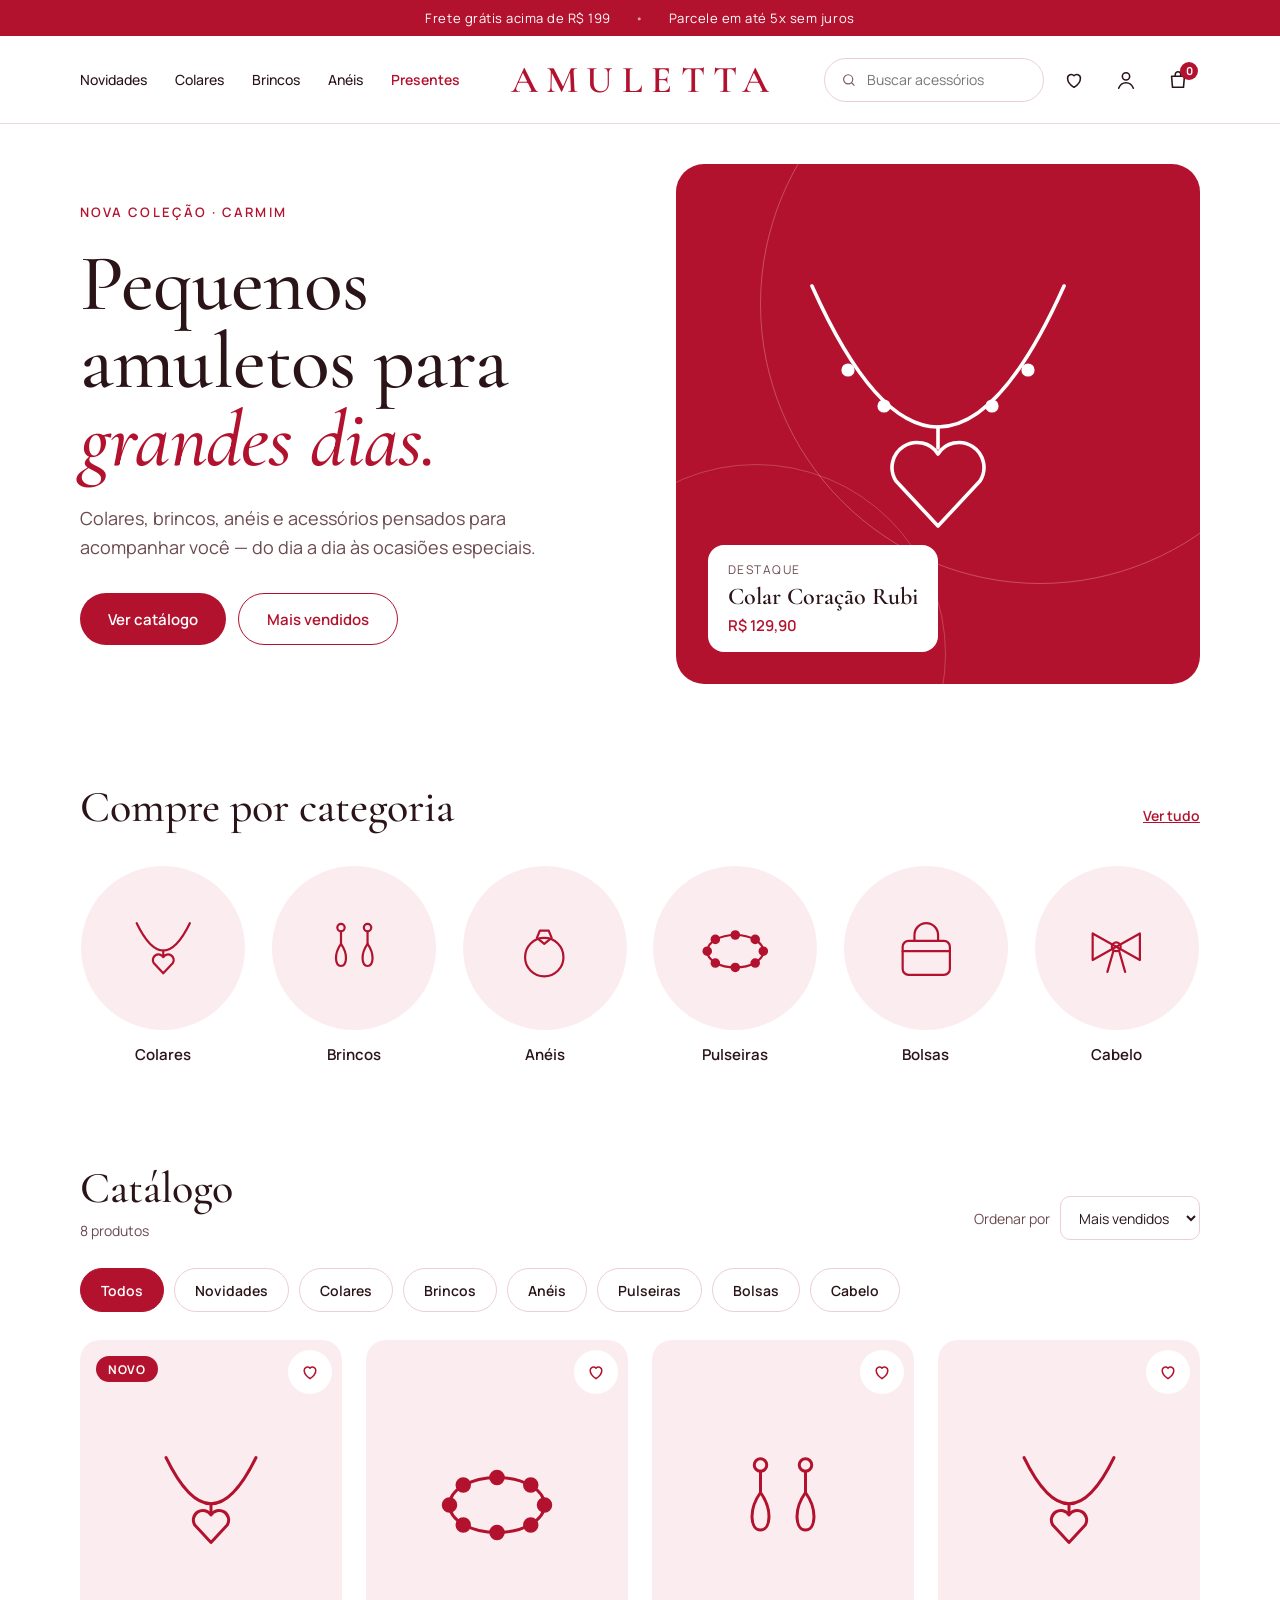
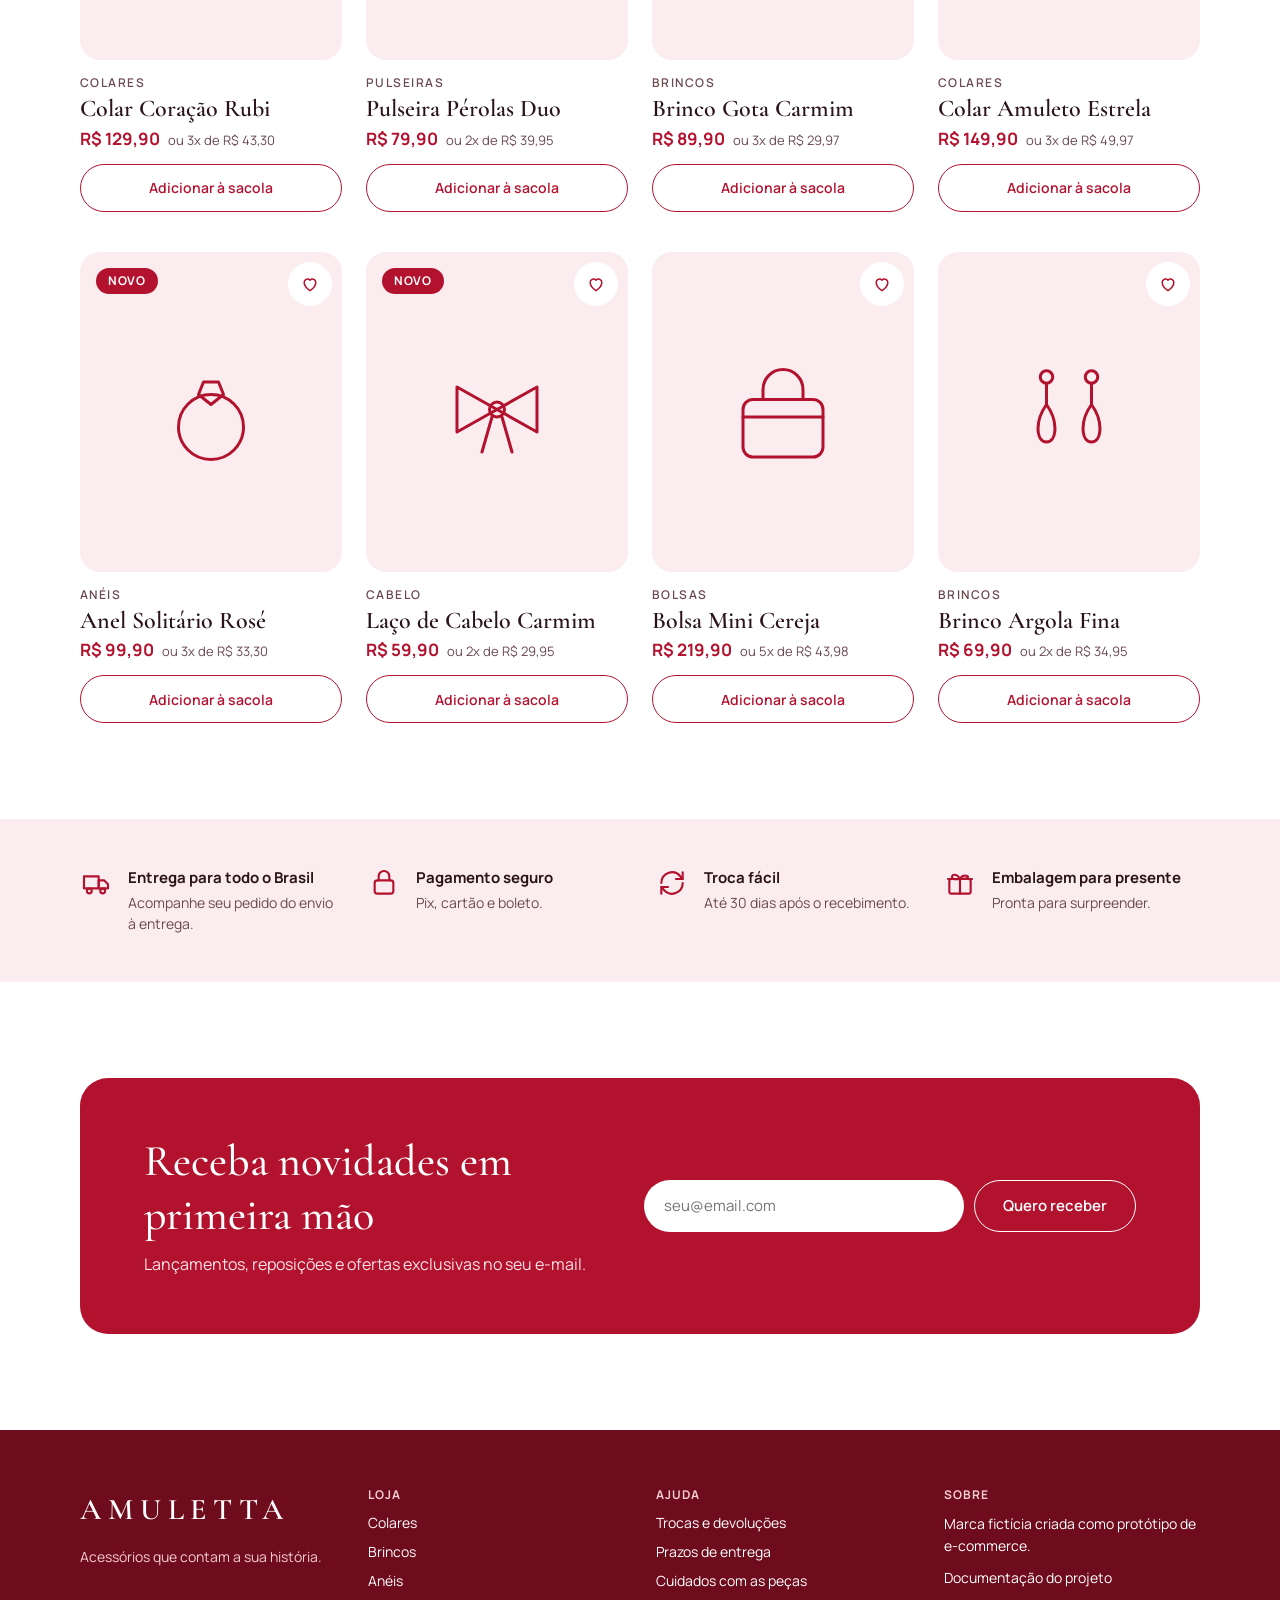
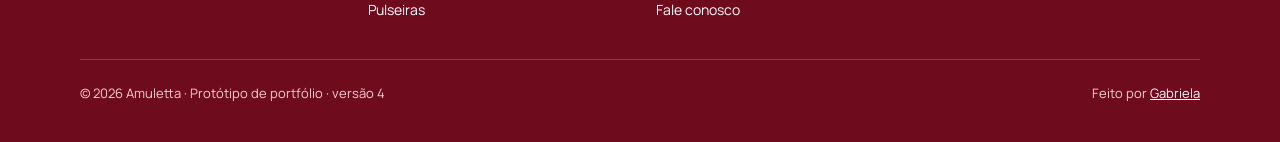
==== commit 3a55424c: "Mostra a versão no rodapé Co-Authored-By: Claude Opus 5.5 <noreply@anthropic.com>" ====
--- a/index.html
+++ b/index.html
@@ -9,7 +9,7 @@
 <link rel="preconnect" href="https://fonts.gstatic.com" crossorigin>
 <link href="https://fonts.googleapis.com/css2?family=Cormorant+Garamond:ital,wght@0,500;0,600;1,500&family=Manrope:wght@400;500;600;700&display=swap" rel="stylesheet">
 <link rel="icon" href="data:image/svg+xml,%3Csvg xmlns='http://www.w3.org/2000/svg' viewBox='0 0 120 120' fill='none' stroke='%23B3122E' stroke-width='8' stroke-linecap='round' stroke-linejoin='round'%3E%3Cpath d='M60 100 L30 68 A16 16 0 0 1 60 48 A16 16 0 0 1 90 68 Z'/%3E%3C/svg%3E">
-<link rel="stylesheet" href="style.css">
+<link rel="stylesheet" href="estilo.css">
 </head>
 <body>
 
@@ -179,7 +179,7 @@
       </div>
     </div>
     <div class="footer-bottom">
-      <span>© 2026 Amuletta · Protótipo de portfólio</span>
+      <span>© 2026 Amuletta · Protótipo de portfólio · versão 4</span>
       <span>Feito por <a href="https://gabizrm-prog.github.io">Gabriela</a></span>
     </div>
   </footer>
@@ -200,6 +200,6 @@
 
   <div class="toast" id="toast" role="status" aria-live="polite"></div>
 
-<script src="script.js"></script>
+<script src="app.js"></script>
 </body>
 </html>
--- a/estilo.css
+++ b/estilo.css
@@ -0,0 +1,485 @@
+:root {
+  --accent: #B3122E;
+  --accent-dark: #8A0D23;
+  --wine: #6E0B1C;
+  --ink: #2A1418;
+  --muted: #6B4A50;
+  --blush: #FBEDEF;
+  --line: #EBCFD3;
+  --line-soft: #F1DADD;
+  --white: #ffffff;
+  --serif: 'Cormorant Garamond', Georgia, serif;
+  --sans: 'Manrope', system-ui, sans-serif;
+  --gutter: 80px;
+}
+
+* { box-sizing: border-box; }
+html { scroll-behavior: smooth; }
+body { margin: 0; font-family: var(--sans); color: var(--ink); background: var(--white); -webkit-font-smoothing: antialiased; }
+a { color: var(--accent); }
+a:hover { color: var(--accent-dark); }
+button { font-family: inherit; cursor: pointer; }
+input, select { font-family: inherit; }
+h1, h2 { font-family: var(--serif); font-weight: 500; margin: 0; }
+.muted { color: var(--muted); }
+.sr-only { position: absolute; width: 1px; height: 1px; overflow: hidden; clip: rect(0 0 0 0); white-space: nowrap; }
+:focus-visible { outline: 2px solid var(--accent); outline-offset: 2px; }
+
+/* Barra de aviso */
+.topbar { height: 36px; background: var(--accent); color: var(--white); display: flex; align-items: center; justify-content: center; gap: 24px; font-size: 13px; letter-spacing: 0.04em; }
+.topbar-sep { opacity: 0.6; }
+
+/* Cabeçalho */
+.header { position: sticky; top: 0; z-index: 20; background: var(--white); height: 88px; padding: 0 var(--gutter); display: grid; grid-template-columns: 1fr auto 1fr; align-items: center; border-bottom: 1px solid var(--line-soft); }
+.nav { display: flex; gap: 28px; font-size: 14px; font-weight: 500; }
+.nav a { color: var(--ink); text-decoration: none; }
+.nav a:hover { color: var(--accent); }
+.nav .nav-accent { color: var(--accent); font-weight: 600; }
+.logo { font-family: var(--serif); font-size: 38px; font-weight: 600; letter-spacing: 0.22em; padding-left: 0.22em; color: var(--accent); text-decoration: none; }
+.header-actions { display: flex; justify-content: flex-end; align-items: center; gap: 8px; }
+.icon-btn { position: relative; width: 44px; height: 44px; border: none; background: transparent; color: var(--ink); display: flex; align-items: center; justify-content: center; border-radius: 999px; }
+.icon-btn:hover { background: var(--blush); }
+.menu-btn { display: none; }
+.cart-count { position: absolute; top: 4px; right: 2px; min-width: 18px; height: 18px; padding: 0 5px; border-radius: 999px; background: var(--accent); color: var(--white); font-size: 11px; font-weight: 700; display: flex; align-items: center; justify-content: center; transition: transform .2s; }
+.cart-count.bump { transform: scale(1.3); }
+
+.search { display: flex; align-items: center; gap: 8px; height: 44px; padding: 0 16px; border: 1px solid var(--line); border-radius: 999px; }
+.search input { border: none; outline: none; background: transparent; font-size: 14px; width: 100%; color: var(--ink); }
+.search:focus-within { border-color: var(--accent); }
+.search-desktop { width: 220px; }
+.search-mobile-wrap { display: none; }
+
+/* Botões */
+.btn { height: 52px; padding: 0 28px; display: inline-flex; align-items: center; justify-content: center; border-radius: 999px; font-weight: 600; font-size: 15px; text-decoration: none; transition: background .15s, color .15s; }
+.btn-solid { background: var(--accent); color: var(--white); }
+.btn-solid:hover { background: var(--accent-dark); color: var(--white); }
+.btn-outline { border: 1.5px solid var(--accent); color: var(--accent); }
+.btn-outline:hover { background: var(--accent); color: var(--white); }
+
+/* Hero */
+.hero { padding: 40px var(--gutter) 0; display: flex; gap: 56px; align-items: stretch; }
+.hero-text { width: 540px; flex-shrink: 0; display: flex; flex-direction: column; justify-content: center; gap: 24px; }
+.eyebrow { font-size: 13px; font-weight: 600; letter-spacing: 0.16em; text-transform: uppercase; color: var(--accent); }
+.hero h1 { font-size: 80px; line-height: 0.98; letter-spacing: -0.01em; }
+.hero h1 em { color: var(--accent); }
+.hero p { margin: 0; font-size: 18px; line-height: 1.6; color: var(--muted); max-width: 460px; }
+.hero-ctas { display: flex; gap: 12px; margin-top: 8px; }
+.hero-art { flex-grow: 1; height: 520px; border-radius: 28px; background: var(--accent); position: relative; overflow: hidden; display: flex; align-items: center; justify-content: center; }
+.ring { position: absolute; border-radius: 999px; }
+.ring-a { width: 560px; height: 560px; border: 1px solid rgba(255,255,255,0.25); right: -120px; top: -140px; }
+.ring-b { width: 380px; height: 380px; border: 1px solid rgba(255,255,255,0.2); left: -110px; bottom: -160px; }
+.hero-svg { width: 360px; height: 360px; animation: sway 6s ease-in-out infinite; transform-origin: 50% 10%; }
+@keyframes sway { 0%, 100% { transform: rotate(-2deg); } 50% { transform: rotate(2deg); } }
+@media (prefers-reduced-motion: reduce) { .hero-svg { animation: none; } html { scroll-behavior: auto; } }
+.hero-card { position: absolute; left: 32px; bottom: 32px; background: var(--white); border-radius: 16px; padding: 16px 20px; display: flex; flex-direction: column; gap: 4px; }
+.hero-card-label { font-size: 12px; letter-spacing: 0.12em; text-transform: uppercase; color: var(--muted); }
+.hero-card-name { font-family: var(--serif); font-size: 24px; font-weight: 600; }
+.hero-card-price { font-size: 15px; font-weight: 600; color: var(--accent); }
+
+/* Seções */
+.section { padding: 96px var(--gutter) 0; display: flex; flex-direction: column; gap: 32px; }
+.section h2 { font-size: 44px; }
+.section-head { display: flex; align-items: baseline; justify-content: space-between; }
+.link-strong { font-size: 14px; font-weight: 600; }
+
+/* Categorias */
+.cat-grid { display: grid; grid-template-columns: repeat(6, minmax(0, 1fr)); gap: 24px; }
+.cat-tile { border: none; background: transparent; padding: 0; display: flex; flex-direction: column; align-items: center; gap: 14px; font-size: 15px; font-weight: 600; color: var(--ink); }
+.cat-circle { width: 100%; max-width: 164px; aspect-ratio: 1; border-radius: 999px; background: var(--blush); color: var(--accent); display: flex; align-items: center; justify-content: center; transition: background .2s, color .2s, transform .2s; }
+.cat-circle svg { width: 54%; height: 54%; }
+.cat-tile:hover .cat-circle { transform: translateY(-4px); }
+.cat-tile.active .cat-circle { background: var(--accent); color: var(--white); }
+
+/* Catálogo */
+#catalogo { gap: 28px; scroll-margin-top: 88px; }
+.catalog-head { display: flex; align-items: flex-end; justify-content: space-between; gap: 16px; flex-wrap: wrap; }
+.catalog-title { display: flex; flex-direction: column; gap: 6px; }
+.catalog-title .muted { font-size: 14px; }
+.sort { display: flex; align-items: center; gap: 10px; }
+.sort label { font-size: 14px; color: var(--muted); }
+.sort select { height: 44px; padding: 0 14px; border: 1px solid var(--line); border-radius: 10px; background: var(--white); font-size: 14px; color: var(--ink); }
+.pills { display: flex; gap: 10px; flex-wrap: wrap; }
+.pill { flex-shrink: 0; height: 44px; padding: 0 20px; border-radius: 999px; font-size: 14px; font-weight: 600; border: 1.5px solid var(--line); background: var(--white); color: var(--ink); transition: background .15s, border-color .15s, color .15s; }
+.pill:hover { border-color: var(--accent); }
+.pill[aria-pressed="true"] { background: var(--accent); border-color: var(--accent); color: var(--white); }
+
+.product-grid { display: grid; grid-template-columns: repeat(4, minmax(0, 1fr)); gap: 40px 24px; }
+.product { display: flex; flex-direction: column; gap: 14px; animation: fadeUp .35s ease both; }
+@keyframes fadeUp { from { opacity: 0; transform: translateY(8px); } to { opacity: 1; transform: none; } }
+.product-media { position: relative; height: 320px; border-radius: 20px; background: var(--blush); color: var(--accent); display: flex; align-items: center; justify-content: center; }
+.product-media > svg { width: 150px; height: 150px; transition: transform .3s; }
+.product:hover .product-media > svg { transform: scale(1.06); }
+.badge-new { position: absolute; top: 16px; left: 16px; height: 26px; padding: 0 12px; border-radius: 999px; background: var(--accent); color: var(--white); font-size: 12px; font-weight: 700; letter-spacing: 0.06em; display: flex; align-items: center; }
+.fav-btn { position: absolute; top: 10px; right: 10px; width: 44px; height: 44px; border-radius: 999px; border: none; background: var(--white); display: flex; align-items: center; justify-content: center; }
+.fav-btn svg { width: 20px; height: 20px; fill: none; stroke: var(--accent); }
+.fav-btn[aria-pressed="true"] svg { fill: var(--accent); }
+.product-info { display: flex; flex-direction: column; gap: 4px; }
+.product-cat { font-size: 12px; font-weight: 600; letter-spacing: 0.12em; text-transform: uppercase; color: var(--muted); }
+.product-name { font-family: var(--serif); font-size: 24px; font-weight: 600; line-height: 1.15; }
+.product-price { display: flex; align-items: baseline; gap: 8px; flex-wrap: wrap; }
+.price { font-size: 17px; font-weight: 700; color: var(--accent); }
+.installments { font-size: 13px; color: var(--muted); }
+.add-btn { height: 48px; border-radius: 999px; border: 1.5px solid var(--accent); background: var(--white); color: var(--accent); font-size: 14px; font-weight: 600; transition: background .15s, color .15s; }
+.add-btn:hover { background: var(--blush); }
+.add-btn.added { background: var(--accent); color: var(--white); }
+.empty { font-size: 15px; }
+
+/* Benefícios */
+.benefits { margin-top: 96px; background: var(--blush); padding: 48px var(--gutter); display: grid; grid-template-columns: repeat(4, minmax(0, 1fr)); gap: 32px; }
+.benefit { display: flex; gap: 16px; align-items: flex-start; color: var(--accent); }
+.benefit svg { flex-shrink: 0; }
+.benefit div { display: flex; flex-direction: column; gap: 4px; color: var(--ink); }
+.benefit strong { font-size: 15px; }
+.benefit span { font-size: 14px; color: var(--muted); line-height: 1.5; }
+
+/* Newsletter */
+.newsletter-wrap { padding-bottom: 96px; }
+.newsletter { border-radius: 28px; background: var(--accent); padding: 56px 64px; display: flex; align-items: center; justify-content: space-between; gap: 48px; }
+.newsletter-text { display: flex; flex-direction: column; gap: 10px; max-width: 560px; }
+.newsletter h2 { color: var(--white); }
+.newsletter p { margin: 0; font-size: 16px; line-height: 1.6; color: #FFE3E7; }
+.newsletter-form { display: flex; gap: 10px; flex-shrink: 0; }
+.newsletter-form input { width: 320px; height: 52px; padding: 0 20px; border-radius: 999px; border: none; font-size: 15px; }
+.newsletter-form button { height: 52px; padding: 0 28px; border-radius: 999px; border: 1.5px solid var(--white); background: transparent; color: var(--white); font-size: 15px; font-weight: 600; transition: background .15s, color .15s; }
+.newsletter-form button:hover { background: var(--white); color: var(--accent); }
+
+/* Rodapé */
+.footer { background: var(--wine); color: var(--white); padding: 56px var(--gutter) 40px; display: flex; flex-direction: column; gap: 40px; }
+.footer-grid { display: grid; grid-template-columns: repeat(4, minmax(0, 1fr)); gap: 32px; }
+.footer-brand, .footer-col { display: flex; flex-direction: column; gap: 10px; font-size: 14px; }
+.footer-brand { gap: 12px; color: #F5CDD3; line-height: 1.6; }
+.footer-logo { font-family: var(--serif); font-size: 30px; font-weight: 600; letter-spacing: 0.22em; color: var(--white); }
+.footer-title { font-weight: 700; letter-spacing: 0.08em; text-transform: uppercase; font-size: 12px; color: #F5CDD3; }
+.footer-col a { color: var(--white); text-decoration: none; }
+.footer-col a:hover { text-decoration: underline; color: var(--white); }
+.footer-col span:not(.footer-title) { line-height: 1.6; }
+.footer-bottom { border-top: 1px solid rgba(255,255,255,0.2); padding-top: 24px; display: flex; justify-content: space-between; gap: 12px; flex-wrap: wrap; font-size: 13px; color: #F5CDD3; }
+.footer-bottom a { color: var(--white); }
+
+/* Toast */
+.toast { position: fixed; left: 50%; bottom: 24px; transform: translate(-50%, 20px); background: var(--ink); color: var(--white); padding: 12px 20px; border-radius: 999px; font-size: 14px; opacity: 0; pointer-events: none; transition: opacity .2s, transform .2s; z-index: 50; }
+.toast.show { opacity: 1; transform: translate(-50%, 0); }
+
+/* Card: área clicável para abrir detalhes */
+.media-btn { position: absolute; inset: 0; border: none; background: transparent; border-radius: inherit; }
+.product-media > svg { pointer-events: none; }
+.badge-new, .fav-btn { z-index: 1; }
+button.product-name { border: none; background: none; padding: 0; text-align: left; color: var(--ink); }
+button.product-name:hover { color: var(--accent); }
+.nav-mobile-only { display: none; }
+body.no-scroll { overflow: hidden; }
+
+/* Painel lateral (sacola, favoritos, checkout) */
+.overlay { position: fixed; inset: 0; background: rgba(42,20,24,0.45); z-index: 40; opacity: 0; pointer-events: none; transition: opacity .25s; }
+.overlay.show { opacity: 1; pointer-events: auto; }
+.drawer { position: fixed; top: 0; right: 0; height: 100%; width: 440px; max-width: 100%; background: var(--white); z-index: 45; display: flex; flex-direction: column; transform: translateX(100%); visibility: hidden; transition: transform .3s ease, visibility 0s .3s; box-shadow: -12px 0 40px rgba(42,20,24,0.15); }
+.drawer.open { transform: none; visibility: visible; transition: transform .3s ease; }
+.drawer-head { display: flex; align-items: center; justify-content: space-between; padding: 18px 20px 18px 28px; border-bottom: 1px solid var(--line-soft); }
+.drawer-head h2 { font-size: 32px; }
+.drawer-body { flex: 1; overflow-y: auto; padding: 4px 28px 20px; }
+.drawer-foot { padding: 20px 28px 24px; border-top: 1px solid var(--line-soft); display: flex; flex-direction: column; gap: 14px; }
+.drawer-foot:empty { display: none; }
+
+.line { display: grid; grid-template-columns: 76px 1fr auto; gap: 16px; padding: 18px 0; border-bottom: 1px solid var(--line-soft); align-items: start; }
+.line-thumb { width: 76px; height: 76px; border-radius: 14px; background: var(--blush); color: var(--accent); display: flex; align-items: center; justify-content: center; }
+.line-thumb svg { width: 48px; height: 48px; }
+.line-info { display: flex; flex-direction: column; gap: 4px; align-items: flex-start; }
+.line-name { font-family: var(--serif); font-size: 20px; font-weight: 600; line-height: 1.15; }
+.line-price { font-size: 14px; font-weight: 700; color: var(--accent); }
+.line-remove { border: none; background: none; padding: 4px 0; font-size: 13px; color: var(--muted); text-decoration: underline; }
+.line-remove:hover { color: var(--accent); }
+.stepper { display: inline-flex; align-items: center; height: 36px; margin-top: 6px; border: 1px solid var(--line); border-radius: 999px; }
+.stepper button { width: 36px; height: 34px; border: none; background: transparent; font-size: 18px; color: var(--ink); border-radius: 999px; }
+.stepper button:hover { color: var(--accent); }
+.stepper span { min-width: 22px; text-align: center; font-weight: 700; font-size: 14px; }
+.add-btn-sm { height: 38px; padding: 0 16px; margin-top: 8px; font-size: 13px; }
+
+.ship { display: flex; flex-direction: column; gap: 8px; font-size: 13px; color: var(--muted); }
+.ship strong { color: var(--accent); }
+.ship-track { height: 6px; border-radius: 999px; background: var(--blush); overflow: hidden; }
+.ship-fill { height: 100%; border-radius: 999px; background: var(--accent); transition: width .3s; }
+.totals { display: flex; flex-direction: column; gap: 8px; font-size: 14px; }
+.totals > div { display: flex; justify-content: space-between; gap: 12px; }
+.totals > div > span:first-child { color: var(--muted); }
+.totals .total-row { font-size: 18px; font-weight: 700; padding-top: 8px; border-top: 1px solid var(--line-soft); }
+.totals .total-row span:first-child { color: var(--ink); }
+.btn-block { width: 100%; border: none; }
+.btn-link { border: none; background: none; color: var(--muted); font-size: 14px; text-decoration: underline; padding: 4px; }
+.btn-link:hover { color: var(--accent); }
+
+.empty-state { display: flex; flex-direction: column; align-items: center; text-align: center; gap: 10px; padding: 64px 12px; }
+.empty-state strong { font-family: var(--serif); font-size: 26px; font-weight: 600; }
+.empty-state .btn { margin-top: 12px; border: none; }
+.empty-icon { width: 72px; height: 72px; border-radius: 999px; background: var(--blush); display: flex; align-items: center; justify-content: center; margin-bottom: 6px; }
+.empty-icon svg { width: 30px; height: 30px; fill: none; stroke: var(--accent); }
+
+.checkout { display: flex; flex-direction: column; gap: 16px; padding-top: 20px; }
+.field { display: flex; flex-direction: column; gap: 6px; font-size: 13px; font-weight: 600; }
+.field input { height: 48px; padding: 0 16px; border: 1px solid var(--line); border-radius: 12px; font-size: 15px; font-weight: 400; color: var(--ink); }
+.field input:focus { outline: none; border-color: var(--accent); }
+.pay { border: none; padding: 0; margin: 0; display: flex; flex-direction: column; gap: 8px; }
+.pay legend { font-size: 13px; font-weight: 600; margin-bottom: 6px; }
+.pay-option { display: flex; align-items: center; gap: 10px; height: 48px; padding: 0 16px; border: 1px solid var(--line); border-radius: 12px; font-size: 15px; cursor: pointer; }
+.pay-option:has(input:checked) { border-color: var(--accent); background: var(--blush); }
+.pay-option input { accent-color: var(--accent); width: 18px; height: 18px; margin: 0; }
+.form-error { margin: 0; font-size: 13px; color: var(--accent); font-weight: 600; }
+
+.done { display: flex; flex-direction: column; align-items: center; text-align: center; gap: 10px; padding: 36px 0 24px; line-height: 1.5; }
+.done-icon { width: 72px; height: 72px; border-radius: 999px; background: var(--accent); color: var(--white); display: flex; align-items: center; justify-content: center; margin-bottom: 6px; }
+.done-title { font-family: var(--serif); font-size: 30px; font-weight: 600; }
+.order-num { color: var(--accent); }
+.order-items { display: flex; flex-direction: column; gap: 8px; padding: 16px 0; margin-bottom: 8px; border-top: 1px solid var(--line-soft); border-bottom: 1px solid var(--line-soft); font-size: 14px; }
+.order-items > div { display: flex; justify-content: space-between; gap: 12px; }
+
+/* Detalhes do produto */
+.product-modal { border: none; border-radius: 24px; padding: 0; width: min(900px, calc(100% - 32px)); max-height: calc(100% - 32px); color: var(--ink); overflow: auto; }
+.product-modal::backdrop { background: rgba(42,20,24,0.45); }
+.modal-close { position: absolute; top: 12px; right: 12px; z-index: 2; background: var(--white); }
+.modal-grid { display: grid; grid-template-columns: 1fr 1fr; }
+.modal-media { position: relative; min-height: 480px; background: var(--blush); color: var(--accent); display: flex; align-items: center; justify-content: center; }
+.modal-media svg { width: 240px; height: 240px; }
+.modal-info { padding: 48px 40px 40px; display: flex; flex-direction: column; gap: 14px; }
+.modal-name { font-size: 40px; line-height: 1.05; }
+.modal-price { display: flex; flex-direction: column; gap: 4px; }
+.modal-price .price { font-size: 24px; }
+.modal-desc { margin: 0; font-size: 15px; line-height: 1.65; color: var(--muted); }
+.modal-perks { margin: 0; padding: 0; list-style: none; display: flex; flex-direction: column; gap: 6px; font-size: 14px; }
+.modal-perks li::before { content: "✓"; color: var(--accent); font-weight: 700; margin-right: 8px; }
+.modal-actions { display: flex; gap: 10px; margin-top: auto; padding-top: 8px; }
+.modal-actions .add-btn { flex: 1; }
+.fav-btn-lg { position: static; width: 48px; height: 48px; flex-shrink: 0; border: 1.5px solid var(--accent); }
+
+/* Tablet */
+@media (max-width: 1200px) {
+  :root { --gutter: 40px; }
+  .nav { gap: 18px; }
+  .search-desktop { width: 170px; }
+  .hero-text { width: 46%; }
+  .hero h1 { font-size: 64px; }
+  .product-grid { grid-template-columns: repeat(3, minmax(0, 1fr)); }
+  .benefits { grid-template-columns: repeat(2, minmax(0, 1fr)); }
+  .newsletter { flex-direction: column; align-items: flex-start; padding: 48px; }
+}
+
+/* Mobile / tablet estreito */
+@media (max-width: 900px) {
+  :root { --gutter: 16px; }
+  .topbar { height: 32px; font-size: 12px; letter-spacing: 0.03em; }
+  .topbar-sep, .topbar-extra { display: none; }
+  .header { height: 64px; padding: 0 12px; grid-template-columns: 44px 1fr 44px; }
+  .menu-btn { display: flex; }
+  .logo { font-size: 28px; letter-spacing: 0.2em; padding-left: 0.2em; text-align: center; }
+  .header-actions { gap: 0; }
+  .search-desktop, .hide-mobile { display: none; }
+  .nav { display: none; position: absolute; top: 64px; left: 0; right: 0; background: var(--white); flex-direction: column; gap: 0; border-bottom: 1px solid var(--line-soft); box-shadow: 0 12px 24px rgba(42,20,24,0.08); }
+  .nav.open { display: flex; }
+  .nav a { padding: 16px; font-size: 16px; border-top: 1px solid var(--line-soft); }
+  #catalogo { scroll-margin-top: 64px; }
+  .search-mobile-wrap { display: block; padding: 12px 16px 0; }
+  .search-mobile { height: 46px; }
+  .search-mobile input { font-size: 15px; }
+
+  .hero { flex-direction: column-reverse; padding-top: 16px; gap: 20px; }
+  .hero-text { width: auto; gap: 14px; }
+  .eyebrow { font-size: 12px; }
+  .hero h1 { font-size: 46px; line-height: 1; }
+  .hero p { font-size: 16px; line-height: 1.55; }
+  .hero-ctas { flex-direction: column; margin-top: 0; }
+  .hero-ctas .btn-outline { display: none; }
+  .hero-art { height: 300px; border-radius: 24px; flex-grow: 0; }
+  .ring-a { width: 320px; height: 320px; right: -110px; top: -120px; }
+  .ring-b { display: none; }
+  .hero-svg { width: 220px; height: 220px; stroke-width: 1.4; }
+  .hero-card { display: none; }
+
+  .section { padding-top: 48px; gap: 16px; }
+  .section h2 { font-size: 34px; }
+  .categories { display: none; }
+  .catalog-head { align-items: baseline; }
+  .catalog-title { flex-direction: row; align-items: baseline; justify-content: space-between; width: 100%; }
+  .catalog-title .muted { font-size: 13px; }
+  .sort { width: 100%; }
+  .sort select { flex: 1; }
+  .pills { flex-wrap: nowrap; overflow-x: auto; gap: 8px; margin: 0 -16px; padding: 0 16px 4px; scrollbar-width: none; }
+  .pills::-webkit-scrollbar { display: none; }
+  .pill { padding: 0 18px; }
+
+  .product-grid { grid-template-columns: repeat(2, minmax(0, 1fr)); gap: 28px 12px; }
+  .product { gap: 10px; }
+  .product-media { height: 200px; border-radius: 16px; }
+  .product-media > svg { width: 100px; height: 100px; }
+  .badge-new { top: 10px; left: 10px; height: 22px; padding: 0 9px; font-size: 11px; }
+  .fav-btn { top: 4px; right: 4px; background: transparent; }
+  .fav-btn::before { content: ""; position: absolute; width: 32px; height: 32px; border-radius: 999px; background: var(--white); }
+  .fav-btn svg { position: relative; width: 17px; height: 17px; }
+  .product-info { gap: 3px; }
+  .product-cat { font-size: 11px; }
+  .product-name { font-size: 20px; }
+  .product-price { flex-direction: column; gap: 3px; }
+  .price { font-size: 16px; }
+  .installments { font-size: 12px; }
+  .add-btn { height: 44px; font-size: 13px; }
+
+  .benefits { margin-top: 48px; grid-template-columns: 1fr; gap: 20px; padding: 32px 16px; }
+  .newsletter-wrap { padding-bottom: 48px; }
+  .newsletter { padding: 32px 24px; gap: 14px; border-radius: 24px; }
+  .newsletter h2 { font-size: 32px; line-height: 1.05; }
+  .newsletter p { font-size: 15px; }
+  .newsletter-form { flex-direction: column; width: 100%; }
+  .newsletter-form input { width: 100%; height: 50px; }
+  .newsletter-form button { height: 50px; }
+
+  .footer { padding: 36px 16px 28px; gap: 24px; }
+  .footer-grid { grid-template-columns: repeat(2, minmax(0, 1fr)); gap: 24px 16px; }
+  .footer-brand { grid-column: 1 / -1; }
+  .footer-logo { font-size: 26px; letter-spacing: 0.2em; }
+  .footer-bottom { flex-direction: column; font-size: 12px; }
+}
+
+/* Mobile: painel, detalhes e menu */
+@media (max-width: 900px) {
+  .nav-mobile-only { display: block; }
+  .drawer { width: 100%; }
+  .drawer-head { padding: 12px 12px 12px 16px; }
+  .drawer-head h2 { font-size: 28px; }
+  .drawer-body { padding: 4px 16px 16px; }
+  .drawer-foot { padding: 16px; }
+  .line { grid-template-columns: 64px 1fr auto; gap: 12px; }
+  .line-thumb { width: 64px; height: 64px; }
+  .line-thumb svg { width: 40px; height: 40px; }
+  .line-name { font-size: 18px; }
+
+  .product-modal { width: 100%; max-width: 100%; max-height: 100%; height: 100%; border-radius: 0; margin: 0; }
+  .modal-grid { grid-template-columns: 1fr; }
+  .modal-media { min-height: 280px; }
+  .modal-media svg { width: 150px; height: 150px; }
+  .modal-info { padding: 24px 16px 32px; }
+  .modal-name { font-size: 32px; }
+}
+@media (max-width: 900px) {
+  .fav-btn-lg { background: var(--white); }
+  .fav-btn-lg::before { display: none; }
+}
+.cart-count[hidden] { display: none; }
+.so-catalogo .hero, .so-catalogo .categories, .so-catalogo .search-mobile-wrap { display: none; }
+.so-catalogo #catalogo { padding-top: 40px; }
+
+/* ---------- Documentação ---------- */
+.doc-header { position: sticky; top: 0; z-index: 20; background: var(--white); height: 76px; padding: 0 var(--gutter); display: flex; align-items: center; justify-content: space-between; gap: 24px; border-bottom: 1px solid var(--line-soft); }
+.doc-header .logo { font-size: 28px; }
+.doc-nav { display: flex; gap: 28px; font-size: 14px; font-weight: 500; }
+.doc-nav a { color: var(--ink); text-decoration: none; }
+.doc-nav a:hover { color: var(--accent); }
+.doc-cta { height: 44px; padding: 0 22px; font-size: 14px; }
+.doc main { max-width: 1200px; margin: 0 auto; padding: 0 var(--gutter); }
+.doc-section, .doc-hero { scroll-margin-top: 96px; }
+.doc-hero { padding: 72px 0 24px; display: flex; flex-direction: column; gap: 20px; }
+.doc-hero h1 { font-size: 64px; line-height: 1; }
+.doc-hero h1 em { color: var(--accent); }
+.doc-hero p { margin: 0; font-size: 18px; line-height: 1.65; color: var(--muted); max-width: 760px; }
+.doc-facts { display: grid; grid-template-columns: repeat(4, minmax(0, 1fr)); gap: 16px; margin-top: 12px; }
+.doc-facts div { background: var(--blush); border-radius: 16px; padding: 18px 20px; display: flex; flex-direction: column; gap: 4px; }
+.doc-facts span { font-size: 12px; font-weight: 600; letter-spacing: 0.1em; text-transform: uppercase; color: var(--muted); }
+.doc-facts strong { font-size: 16px; }
+.doc-section { padding-top: 72px; display: flex; flex-direction: column; gap: 20px; }
+.doc-section h2 { font-size: 44px; }
+.doc-section h3 { margin: 0; }
+.doc-lead { margin: 0; font-size: 16px; line-height: 1.6; color: var(--muted); max-width: 760px; }
+
+.users { display: grid; grid-template-columns: repeat(2, minmax(0, 1fr)); gap: 20px; }
+.user-card { border: 1px solid var(--line); border-radius: 20px; padding: 28px; display: flex; flex-direction: column; gap: 10px; }
+.user-card h3 { font-family: var(--serif); font-size: 28px; font-weight: 600; }
+.user-card p { margin: 0; font-size: 15px; line-height: 1.65; color: var(--muted); }
+.user-tag { align-self: flex-start; height: 26px; padding: 0 12px; border-radius: 999px; background: var(--accent); color: var(--white); font-size: 12px; font-weight: 700; display: flex; align-items: center; }
+.user-tag-soft { background: var(--blush); color: var(--accent); }
+
+.table-wrap { overflow-x: auto; border: 1px solid var(--line); border-radius: 20px; }
+.doc-table { width: 100%; border-collapse: collapse; font-size: 14px; min-width: 820px; }
+.doc-table th { background: var(--accent); color: var(--white); text-align: left; padding: 14px 16px; font-weight: 600; }
+.doc-table td { padding: 14px 16px; border-top: 1px solid var(--line-soft); vertical-align: top; line-height: 1.5; }
+.doc-table tbody tr:nth-child(even) { background: #FFF8F9; }
+.doc-table td:first-child a { font-weight: 700; text-decoration: none; white-space: nowrap; }
+
+.fn { border: 1px solid var(--line); border-radius: 24px; padding: 32px; display: flex; flex-direction: column; gap: 20px; scroll-margin-top: 96px; }
+.fn + .fn { margin-top: 4px; }
+.fn-head { display: flex; align-items: center; gap: 14px; }
+.fn-num { width: 44px; height: 44px; flex-shrink: 0; border-radius: 999px; background: var(--accent); color: var(--white); font-weight: 700; font-size: 18px; display: flex; align-items: center; justify-content: center; }
+.fn-head h3 { font-family: var(--serif); font-size: 32px; font-weight: 600; }
+.fn-grid { display: grid; grid-template-columns: repeat(2, minmax(0, 1fr)); gap: 20px 32px; }
+.fn-grid h4 { margin: 0 0 6px; font-size: 12px; font-weight: 700; letter-spacing: 0.1em; text-transform: uppercase; color: var(--accent); }
+.fn-grid p, .fn-grid ol { margin: 0; font-size: 15px; line-height: 1.65; color: var(--ink); }
+.fn-grid ol { padding-left: 20px; display: flex; flex-direction: column; gap: 4px; }
+.fn-wide { grid-column: 1 / -1; background: var(--blush); border-radius: 16px; padding: 18px 20px; }
+.fn-link { align-self: flex-start; font-size: 14px; font-weight: 600; }
+
+.flow { list-style: none; margin: 0; padding: 0; display: grid; grid-template-columns: repeat(6, minmax(0, 1fr)); gap: 12px; counter-reset: none; }
+.flow li { position: relative; background: var(--blush); border-radius: 16px; padding: 20px 16px; display: flex; flex-direction: column; gap: 10px; font-weight: 600; font-size: 15px; }
+.flow li span { width: 32px; height: 32px; border-radius: 999px; background: var(--accent); color: var(--white); font-size: 14px; display: flex; align-items: center; justify-content: center; }
+.flow li:not(:last-child)::after { content: "→"; position: absolute; right: -11px; top: 50%; transform: translateY(-50%); color: var(--accent); font-weight: 700; z-index: 1; }
+
+.screens-title { font-family: var(--serif); font-size: 28px; font-weight: 600; margin-top: 12px !important; }
+.screens { display: grid; grid-template-columns: repeat(2, minmax(0, 1fr)); gap: 28px 24px; }
+.screens figure { margin: 0; display: flex; flex-direction: column; gap: 10px; }
+.screens img { display: block; width: 100%; height: auto; border-radius: 14px; border: 1px solid var(--line); box-shadow: 0 8px 24px rgba(42,20,24,0.08); transition: transform .2s; }
+.screens a:hover img { transform: translateY(-3px); }
+.screens figcaption { font-size: 14px; color: var(--muted); line-height: 1.5; display: flex; flex-direction: column; gap: 2px; }
+.screens figcaption b { color: var(--ink); font-size: 15px; }
+.screens-mobile { grid-template-columns: repeat(4, minmax(0, 1fr)); }
+
+.doc-note p { margin: 0; padding: 20px 24px; border-left: 4px solid var(--accent); background: var(--blush); border-radius: 0 16px 16px 0; font-size: 15px; line-height: 1.65; }
+.doc-footer { margin-top: 96px; padding-top: 32px; }
+
+@media (max-width: 1200px) {
+  .flow { grid-template-columns: repeat(3, minmax(0, 1fr)); }
+  .flow li:nth-child(3)::after { display: none; }
+}
+@media (max-width: 900px) {
+  .doc-header { height: 64px; padding: 0 16px; }
+  .doc-header .logo { font-size: 22px; }
+  .doc-nav { display: none; }
+  .doc-cta { height: 40px; padding: 0 16px; font-size: 13px; }
+  .doc-hero { padding-top: 40px; }
+  .doc-hero h1 { font-size: 42px; }
+  .doc-hero p { font-size: 16px; }
+  .doc-facts { grid-template-columns: repeat(2, minmax(0, 1fr)); gap: 10px; }
+  .doc-section { padding-top: 48px; }
+  .doc-section h2 { font-size: 34px; }
+  .users { grid-template-columns: 1fr; }
+  .user-card, .fn { padding: 22px 18px; }
+  .fn-head h3 { font-size: 26px; }
+  .fn-grid { grid-template-columns: 1fr; gap: 16px; }
+  .flow { grid-template-columns: 1fr 1fr; }
+  .flow li::after { display: none; }
+  .screens { grid-template-columns: 1fr; }
+  .screens-mobile { grid-template-columns: repeat(2, minmax(0, 1fr)); }
+  .doc-footer { margin-top: 64px; }
+}
+
+/* Impressão / PDF da documentação */
+@media print {
+  @page { size: A4; margin: 14mm 12mm; }
+  .doc { -webkit-print-color-adjust: exact; print-color-adjust: exact; }
+  .doc-header { position: static; height: auto; padding: 0 0 12px; }
+  .doc-nav, .doc-cta, .fn-link, .doc-footer { display: none; }
+  .doc main { padding: 0; max-width: none; }
+  .doc-hero { padding-top: 24px; }
+  .doc-hero h1 { font-size: 44px; }
+  .doc-section { padding-top: 28px; }
+  .doc-section h2 { font-size: 32px; break-after: avoid; }
+  .fn, .user-card, .doc-table tr, .screens figure, .flow, .doc-facts, .doc-note { break-inside: avoid; }
+  .fn { padding: 20px 22px; gap: 14px; }
+  .fn-head h3 { font-size: 26px; }
+  .screens img { box-shadow: none; }
+  .screens-title { break-after: avoid; }
+  #telas { break-before: page; }
+}
+
+/* Checkout: endereço */
+.form-section { font-size: 12px; font-weight: 700; letter-spacing: 0.1em; text-transform: uppercase; color: var(--accent); margin-top: 4px; }
+.field-row { display: grid; grid-template-columns: 1fr 1.6fr; gap: 12px; }
+.field-row-uf { grid-template-columns: 1fr 84px; }
+.field-row .field { min-width: 0; }
+.field-row input { min-width: 0; width: 100%; }
+.field-hint { font-size: 12px; font-weight: 400; color: var(--muted); }
+.checkout.validated input:invalid { border-color: var(--accent); background: #FFF5F6; }
+.order-address { display: flex; flex-direction: column; gap: 4px; padding: 16px 0; border-top: 1px solid var(--line-soft); font-size: 14px; line-height: 1.5; }
